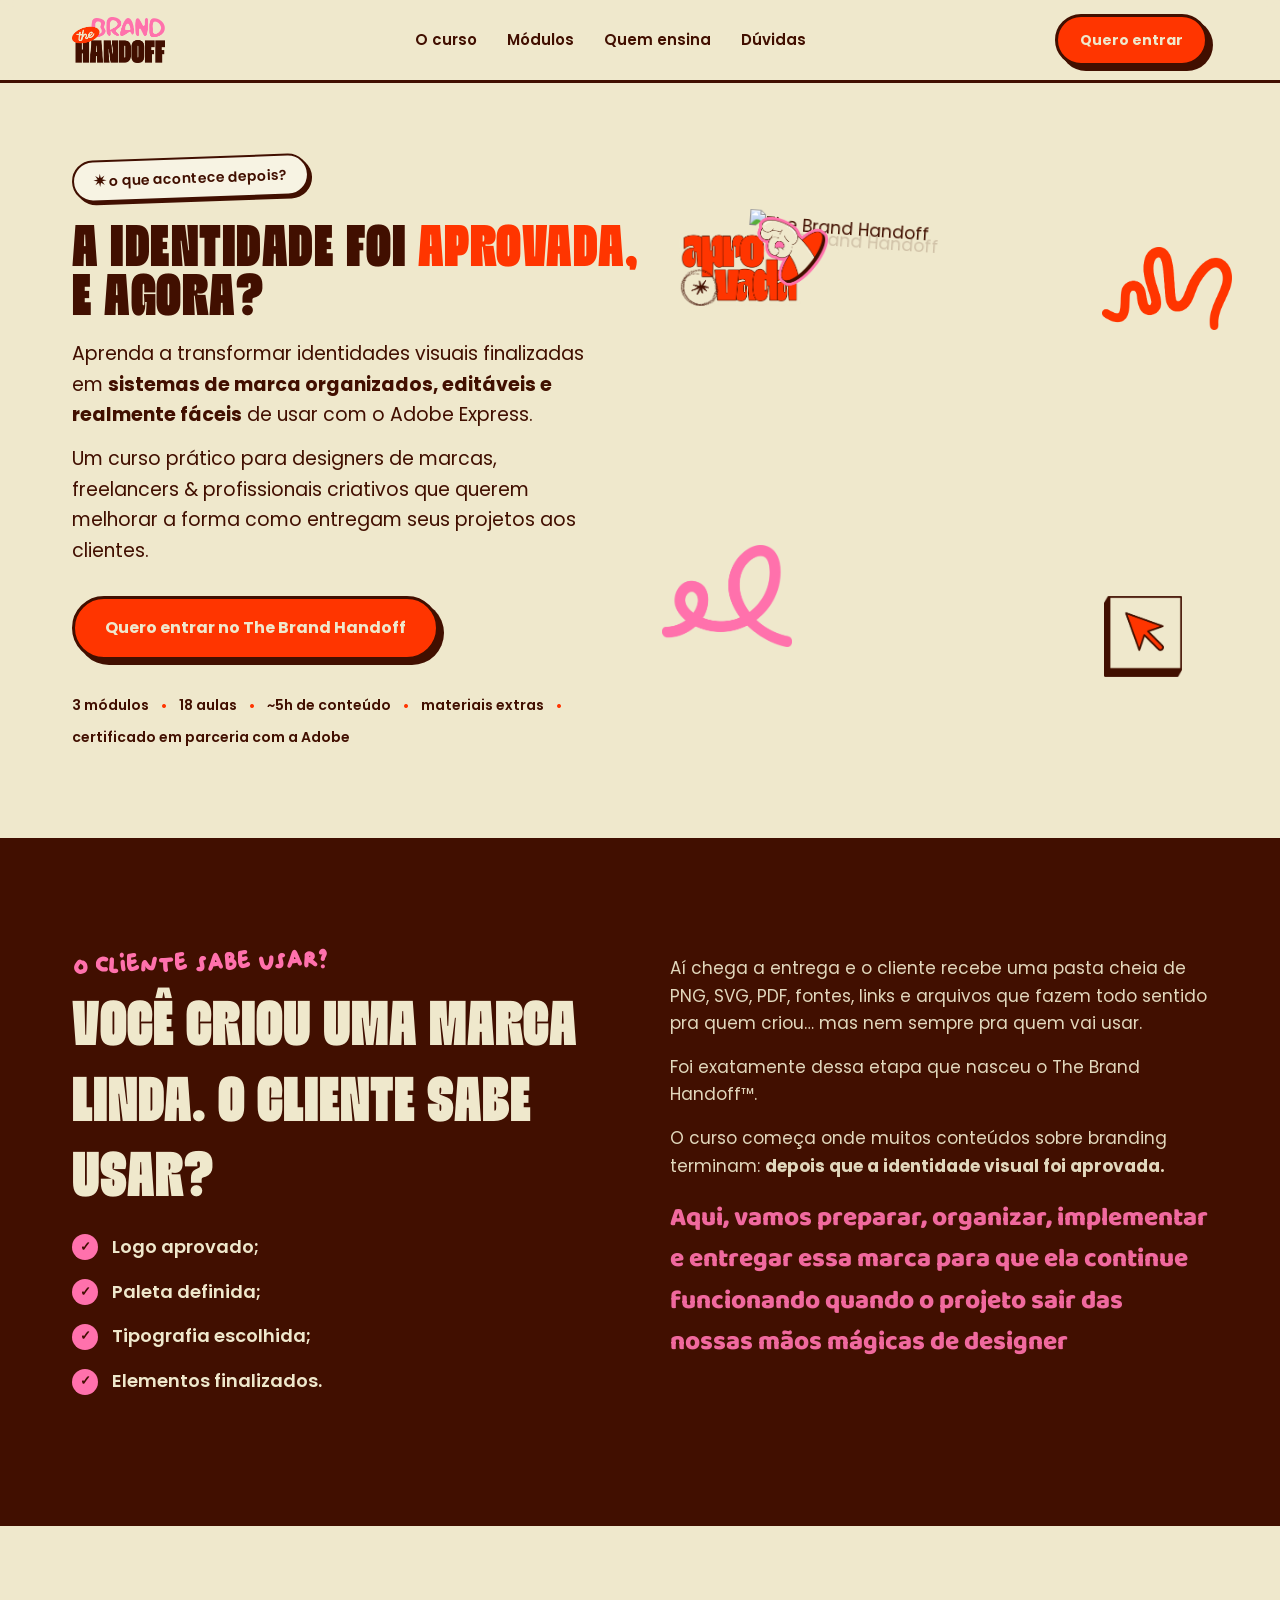
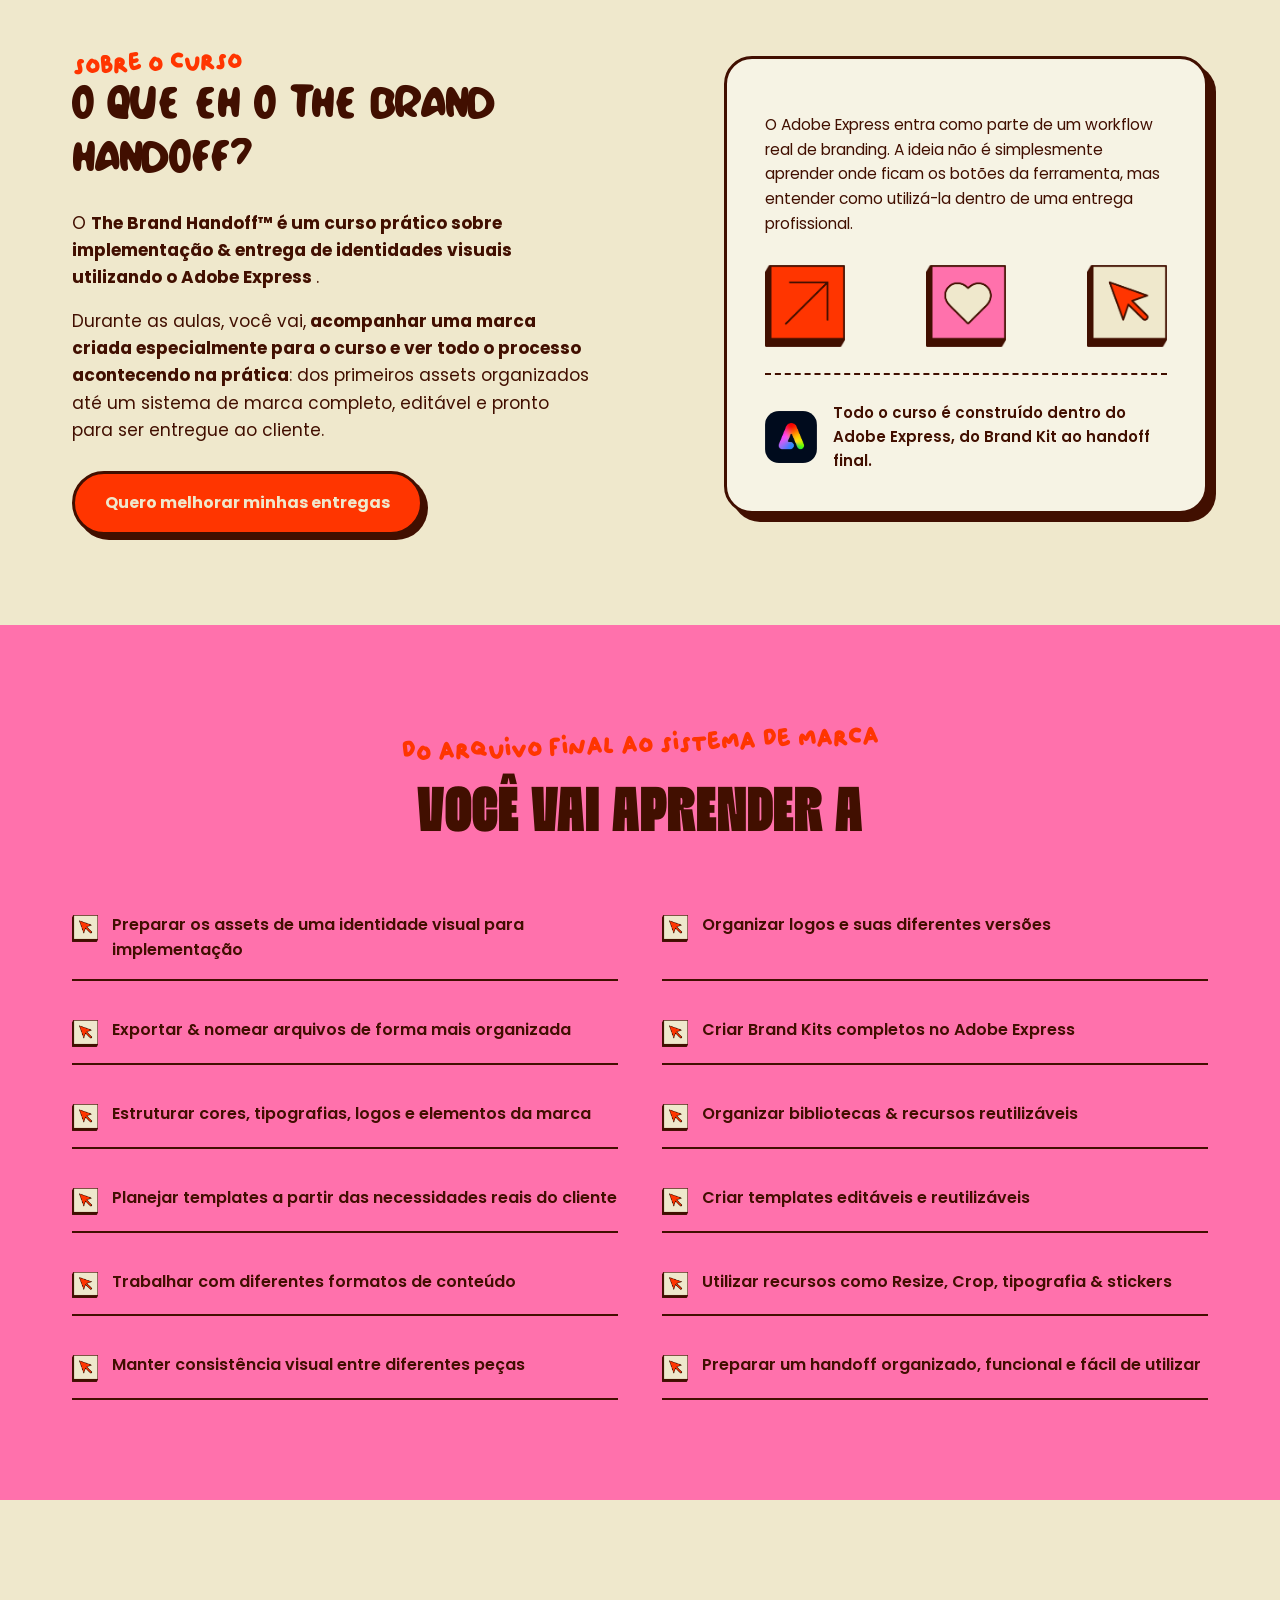
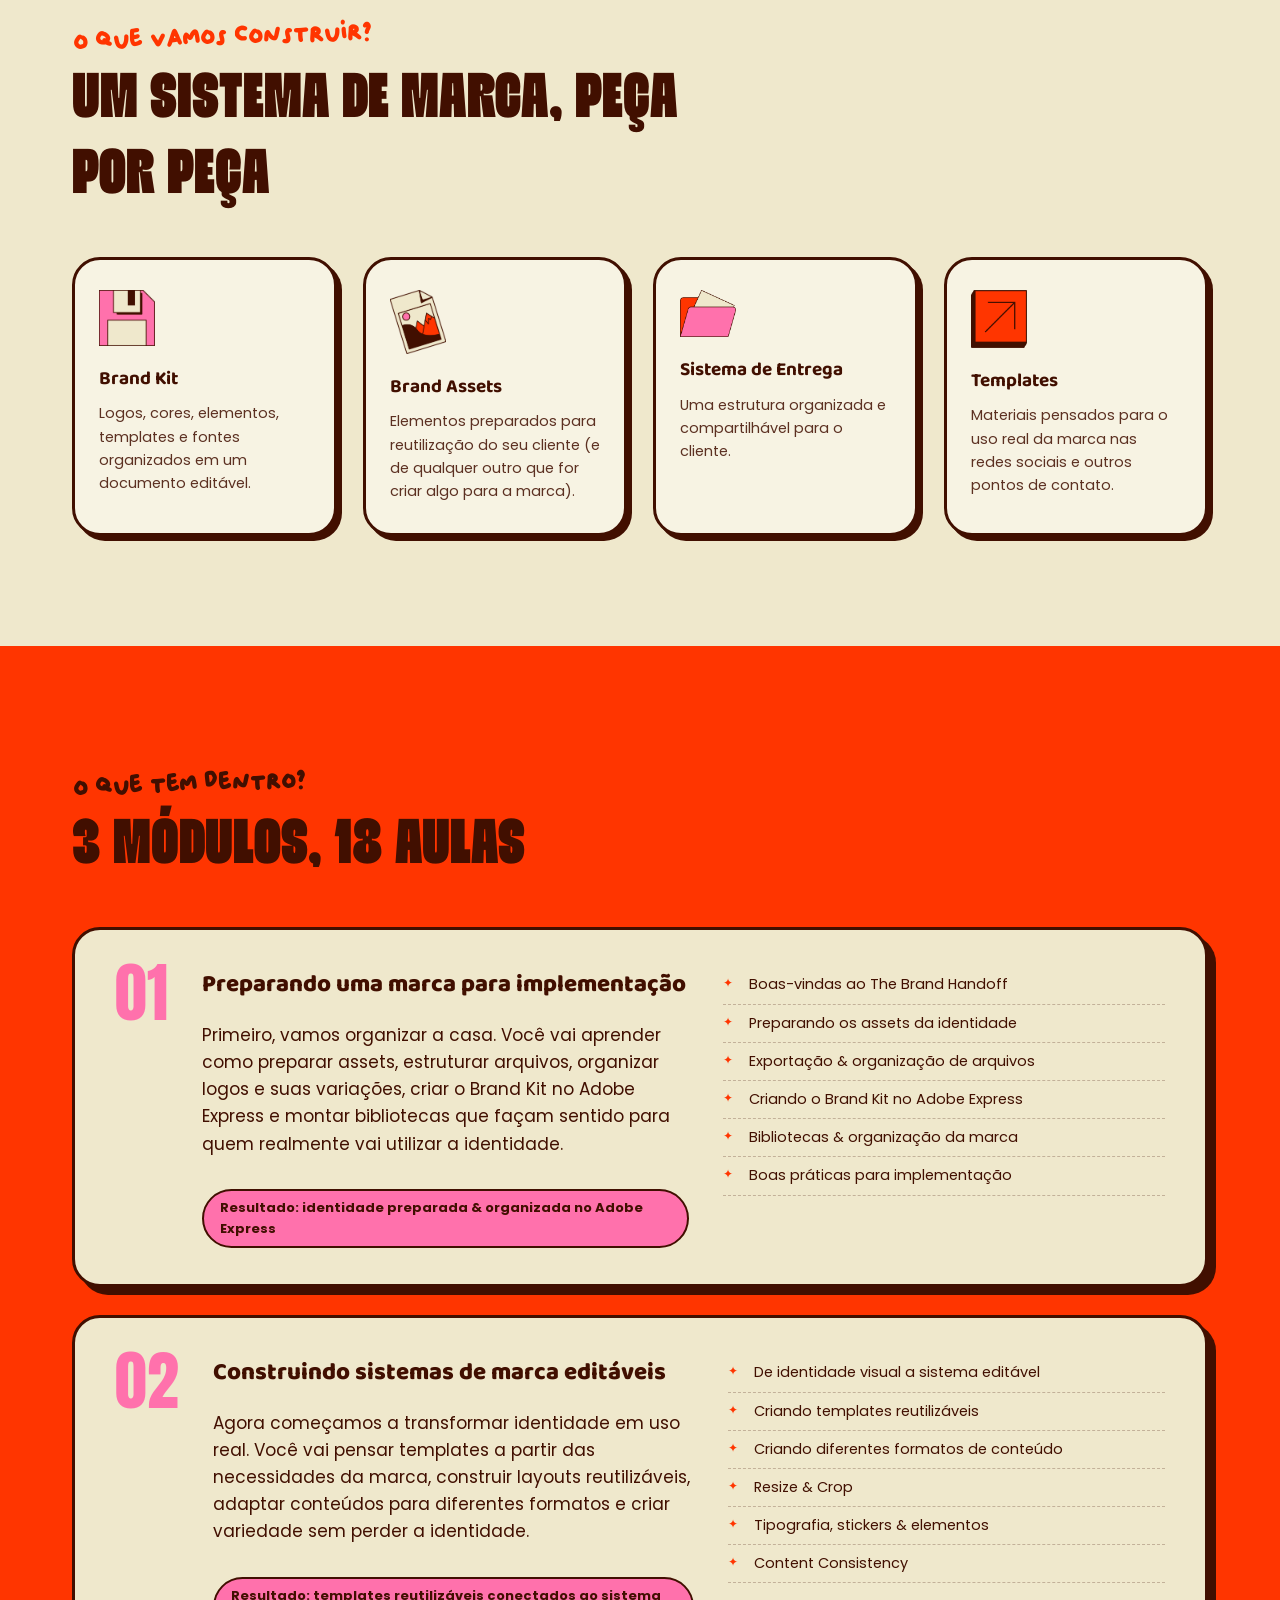
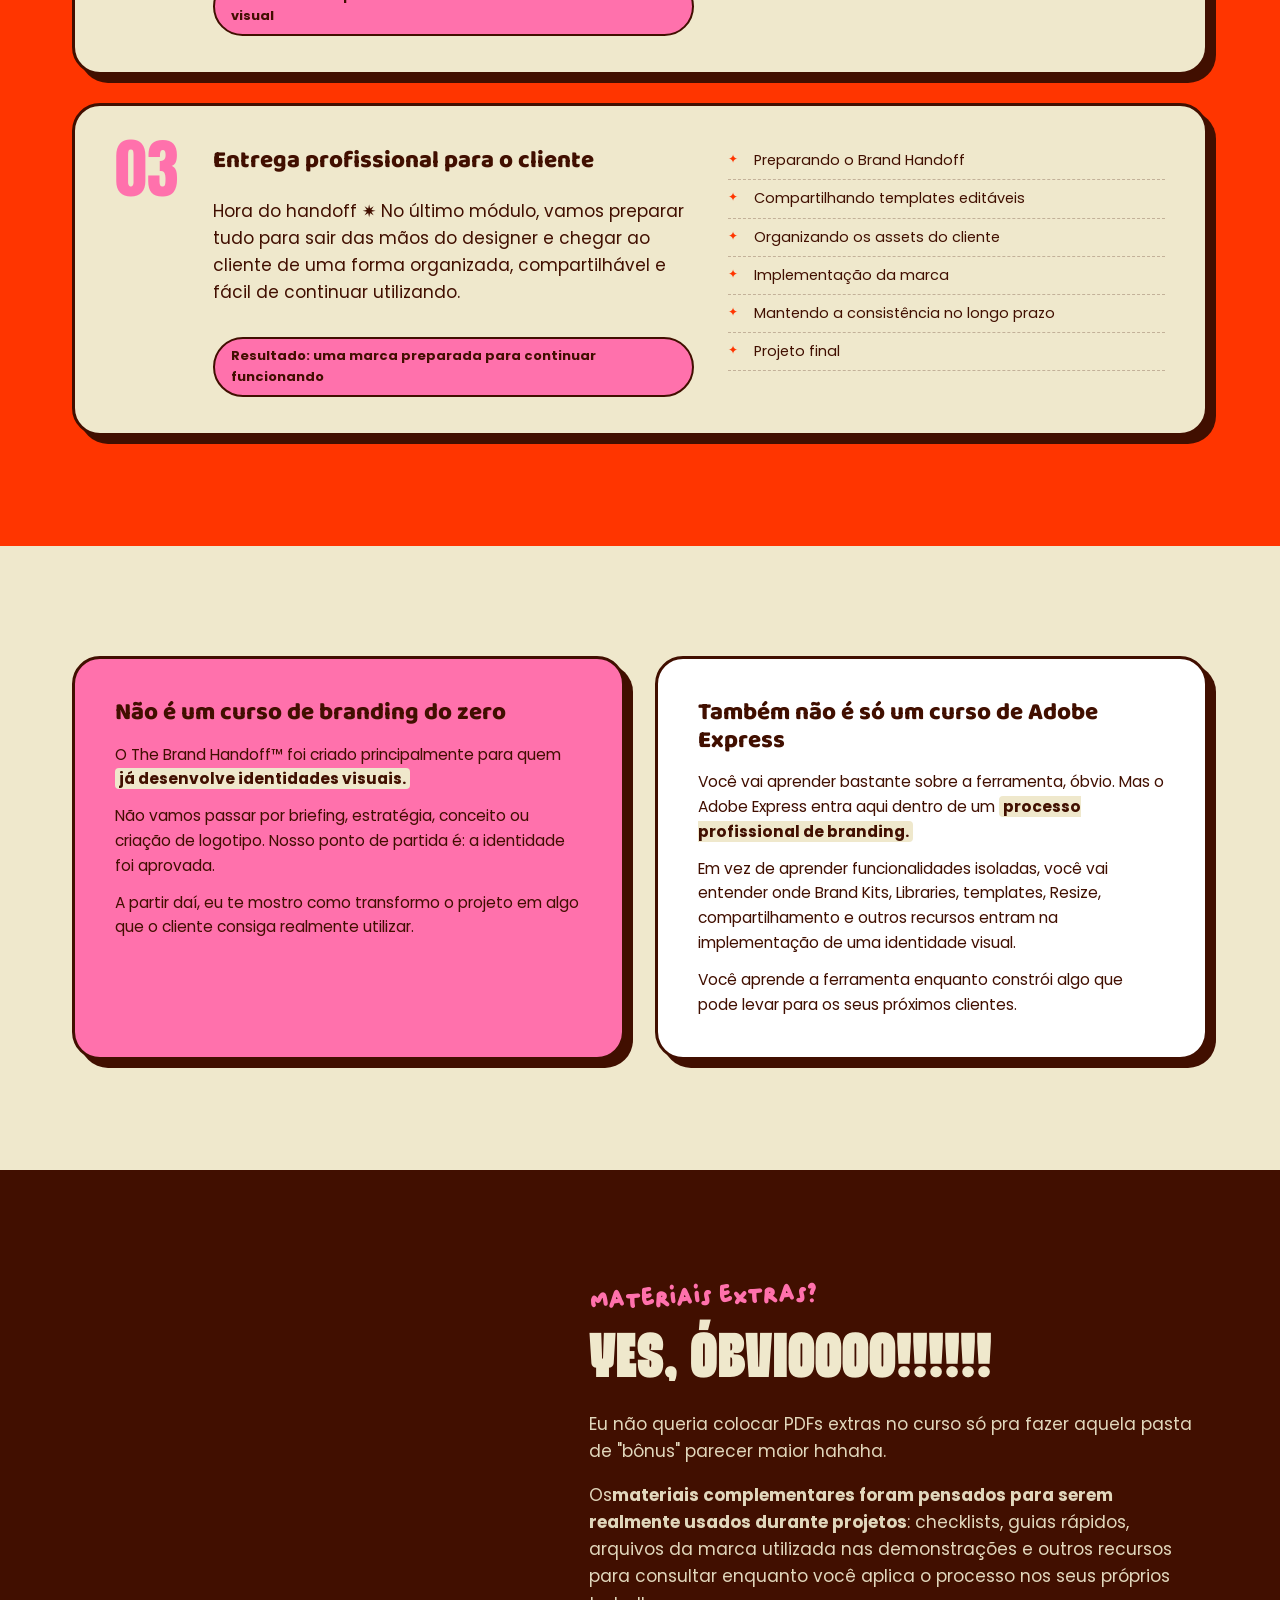
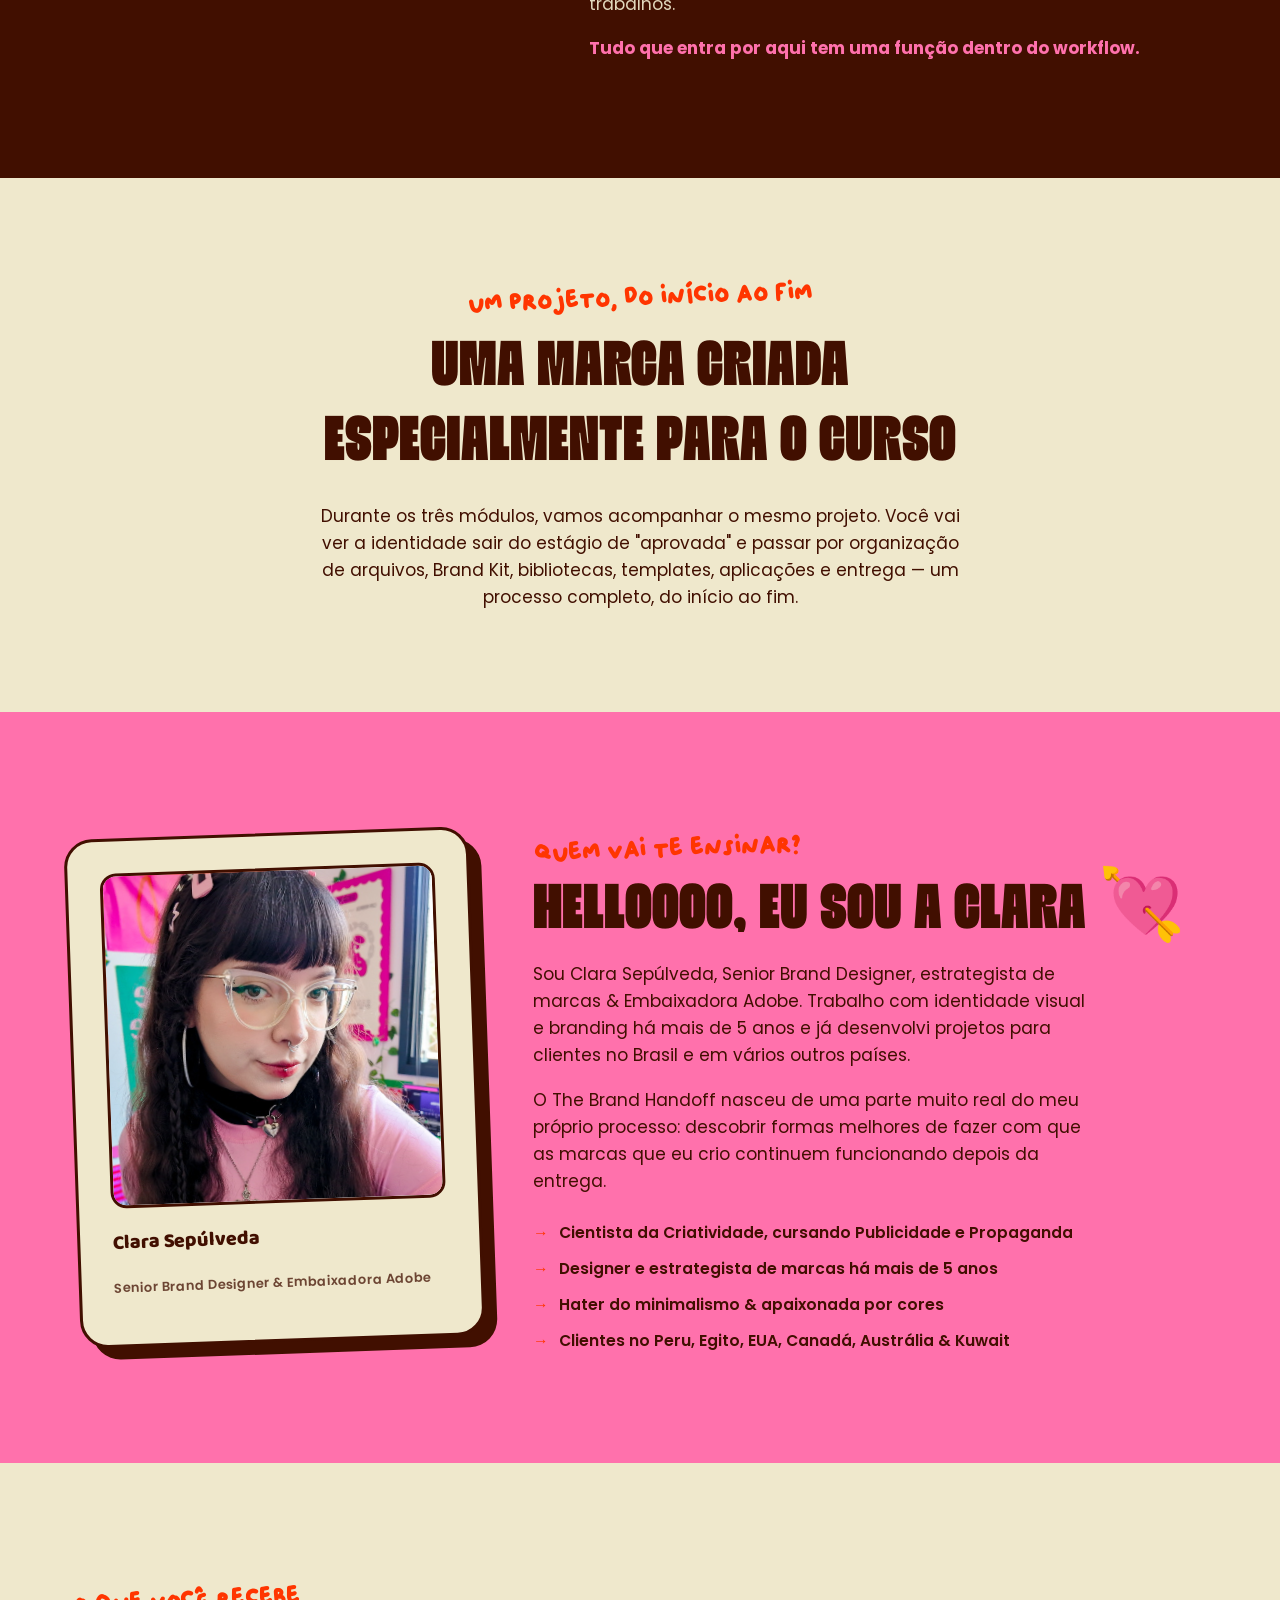
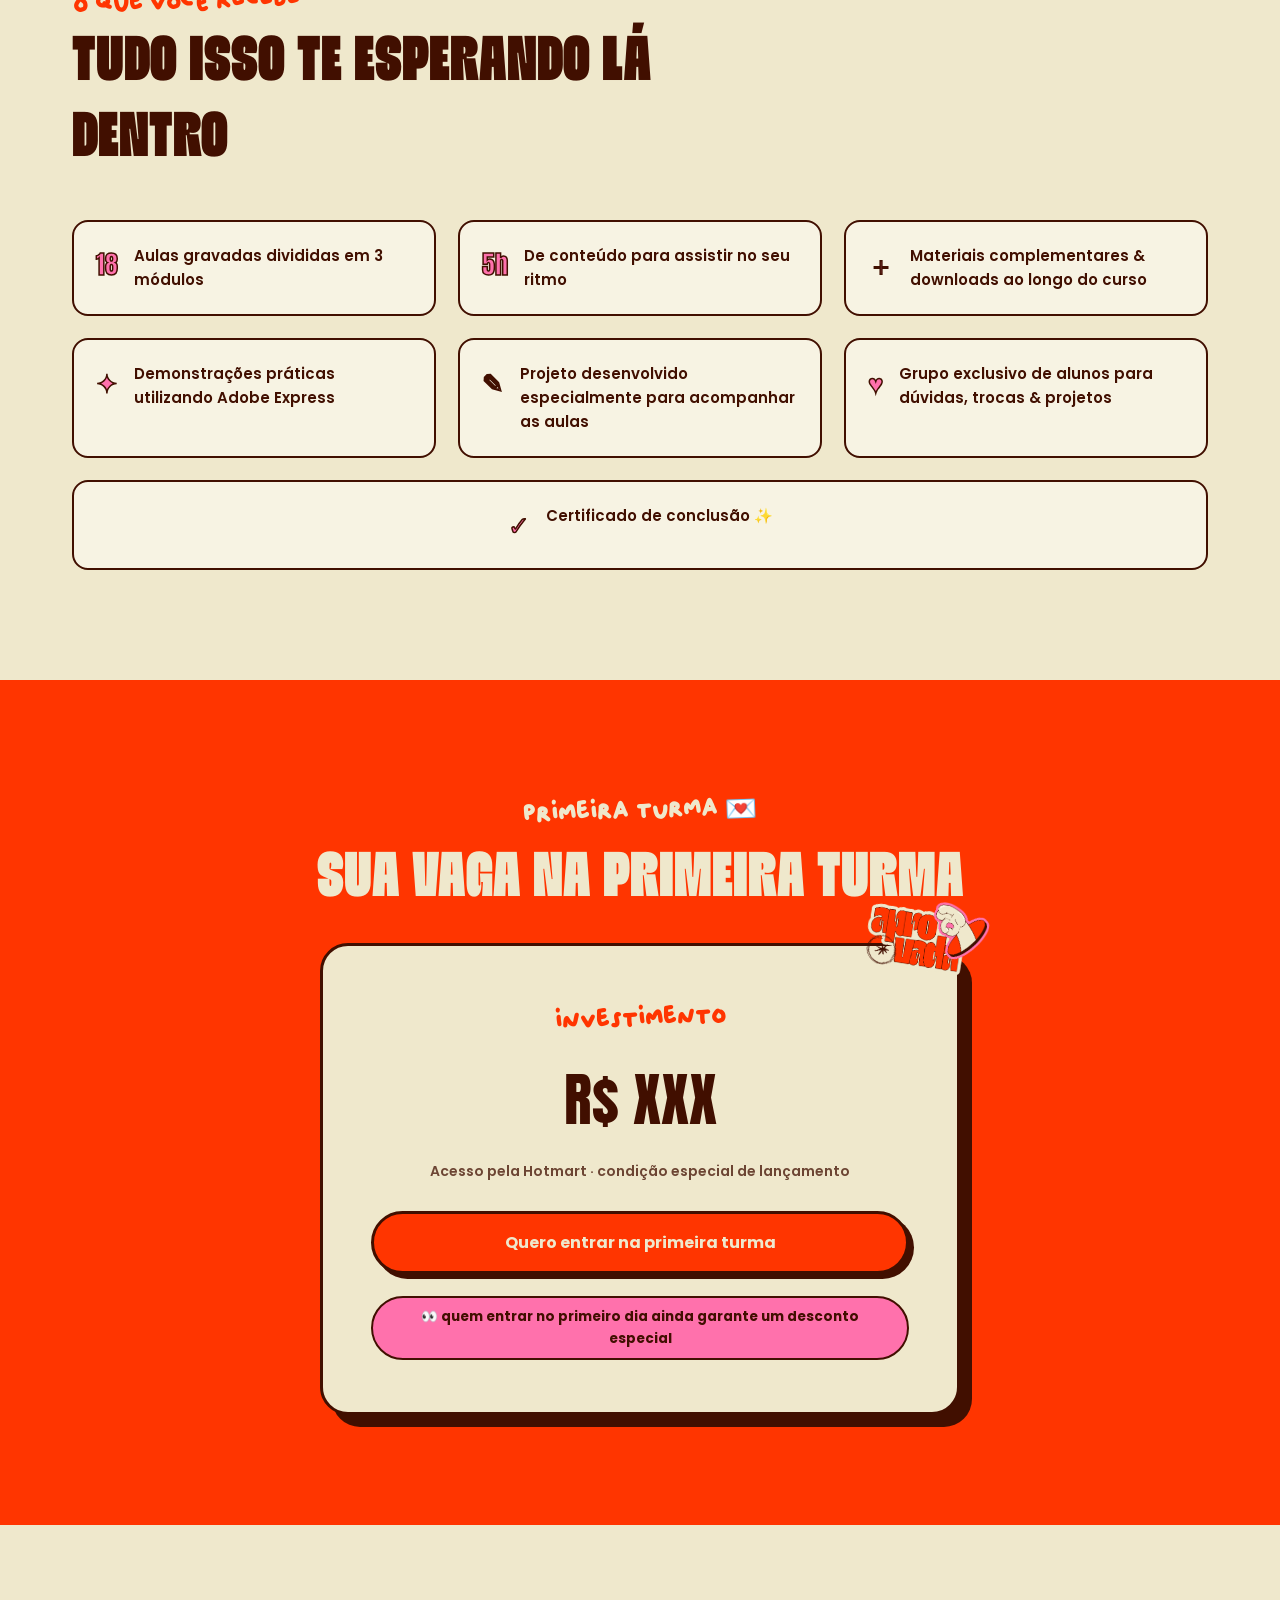
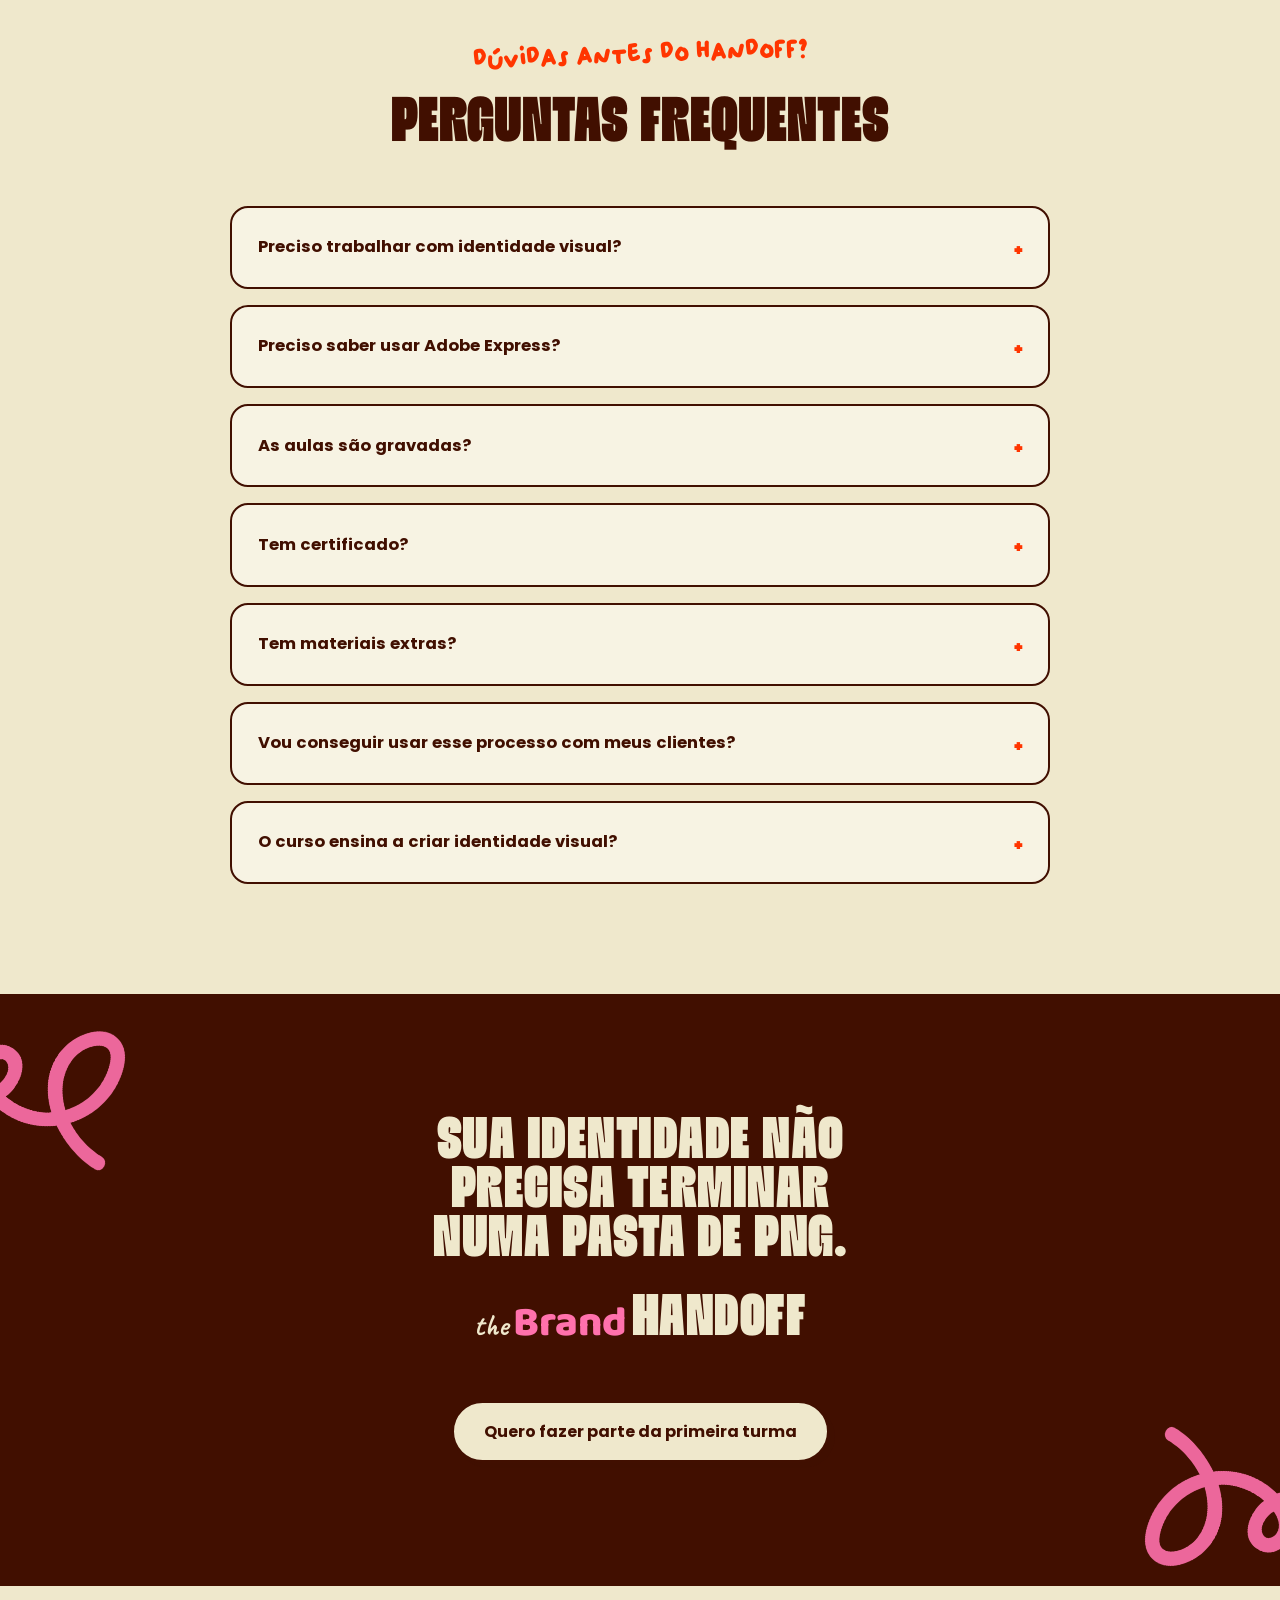
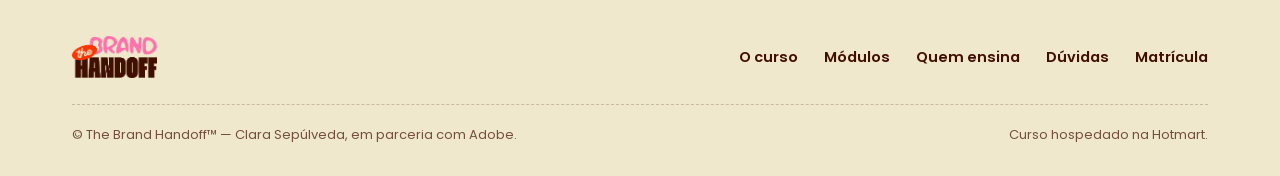
==== the-brand-handoff-landing.html @ 49e8998c "first commit" ====
<!DOCTYPE html>
<html lang="pt-BR">

<head>
  <meta charset="UTF-8">
  <meta name="viewport" content="width=device-width, initial-scale=1.0">
  <title>The Brand Handoff™ — Clara Sepúlveda</title>
  <link rel="preconnect" href="https://fonts.googleapis.com">
  <link rel="preconnect" href="https://fonts.gstatic.com" crossorigin>
  <link
    href="https://fonts.googleapis.com/css2?family=Anton&family=Baloo+2:wght@500;600;700;800&family=Caveat:wght@600;700&family=Poppins:ital,wght@0,400;0,500;0,600;0,700;0,800;1,600&display=swap"
    rel="stylesheet">
  <link rel="stylesheet" href="css/style.css">
</head>

<body>

  <header>
    <nav class="nav">
      <a href="#topo" class="nav-logo"><img
          src="[data-uri]"
          alt="the Brand Handoff"></a>
      <div class="nav-links">
        <a href="#sobre">O curso</a>
        <a href="#modulos">Módulos</a>
        <a href="#clara">Quem ensina</a>
        <a href="#faq">Dúvidas</a>
      </div>
      <div class="nav-cta">
        <a href="https://pay.hotmart.com/W107360653G?_gl=1*1q3tzxt*_gcl_au*MjA0MDE1NzQ5MS4xNzkwNDYxNDMw*FPAU*OTMyMTQwMjI4LjE3ODc4NzAwNDM.*_ga*MjEwODA5NTczLjE3OTA0NjE0MDE.*_ga_GQH2V1F11Q*czE3OTA5ODQxMTUkbzgkZzEkdDE3OTA5ODQyMDAkajM4JGwwJGgxNTM0ODg0MTQx&bid=1790984216174"
          class="btn btn-primary" style="padding:12px 22px;font-size:14px;" target="_blank"
          rel="noopener noreferrer">Quero entrar</a>
      </div>
      <button class="nav-toggle" aria-label="menu"><span></span></button>
    </nav>
  </header>

  <main id="topo">

    <!-- HERO -->
    <section class="hero">
      <div class="wrap hero-grid">
        <div class="hero-copy">
          <span class="tag">✷ o que acontece depois? </span>
          <h1 class="display">A identidade foi <span class="accent">aprovada,</span><br>E agora?</h1>
          <p class="lead">Aprenda a transformar identidades visuais finalizadas em <strong> sistemas de marca
              organizados, editáveis e realmente fáceis</strong> de usar com o Adobe Express.</p>
          <p class="lead" style="margin-top:-16px;">Um curso prático para designers de marcas, freelancers &amp;
            profissionais criativos que querem melhorar a forma como entregam seus projetos aos clientes.</p>
          <div class="hero-cta-row">
            <a href="#matricula" class="btn btn-primary">Quero entrar no The Brand Handoff</a>
          </div>
          <div class="hero-meta">
            <span>3 módulos</span><span>18 aulas</span><span>~5h de conteúdo</span><span>materiais
              extras</span><span>certificado em parceria com a Adobe</span>
          </div>
        </div>
        <div class="hero-art">
          <img class="badge-main"
            src="[data-uri]"
            alt="The Brand Handoff">
          <img class="float sticker-approve"
            src="[data-uri]"
            alt="Aprovado" style="position:absolute;">
          <img class="float f2 squiggle-pink"
            src="[data-uri]"
            alt="" style="position:absolute;">
          <img class="float f3 squiggle-orange"
            src="[data-uri]"
            alt="" style="position:absolute;">
          <img class="float f4 icon-cursor"
            src="[data-uri]"
            alt="" style="position:absolute;">
        </div>
      </div>
    </section>

    <!-- PROBLEM -->
    <section class="problem" id="sobre">
      <div class="wrap problem-grid">
        <div class="espacamento">
          <div>
            <span class="kicker" id="cliente_usar" style="color:var(--pink)">o cliente sabe usar?</span>
            <h2 class="section-title" id="voce_criou" style="color:var(--cream)">VOCÊ CRIOU UMA MARCA LINDA. O CLIENTE
              SABE USAR?</h2>
          </div>
          <ul class="checklist">
            <li><span class="dot">✓</span> Logo aprovado;</li>
            <li><span class="dot">✓</span> Paleta definida;</li>
            <li><span class="dot">✓</span> Tipografia escolhida;</li>
            <li><span class="dot">✓</span> Elementos finalizados.</li>
          </ul>
        </div>
        <div class="problem-copy">
          <p>Aí chega a entrega e o cliente recebe uma pasta cheia de PNG, SVG, PDF, fontes, links e arquivos que fazem
            todo sentido pra quem criou… mas nem sempre pra quem vai usar.</p>
          <p>Foi exatamente dessa etapa que nasceu o The Brand Handoff™.</p>
          <p>O curso começa onde muitos conteúdos sobre branding terminam: <strong style="color:var(--cream)">depois que
              a identidade visual foi aprovada.</strong></p>
          <p class="punch">Aqui, vamos preparar, organizar, implementar e entregar essa marca para que ela continue
            funcionando quando o projeto sair das nossas mãos mágicas de designer</p>
        </div>
      </div>
    </section>

    <!-- WHAT IS -->
    <section class="about-course">
      <div class="wrap about-grid">
        <div>
          <span class="kicker">sobre o curso</span>
          <h2 class="section-title" id="oq_thebrand">O que eh o The Brand Handoff?</h2>
          <p style="margin-top:18px;max-width:520px;">O <strong> The Brand Handoff™ é um curso prático sobre
              implementação &amp;
              entrega de identidades visuais utilizando o Adobe Express </strong> .</p>
          <p style="max-width:520px;">Durante as aulas, você vai,<strong> acompanhar uma marca criada especialmente para
              o curso
              e ver todo o processo acontecendo na prática</strong>: dos primeiros assets organizados até um sistema de
            marca
            completo, editável e pronto para ser entregue ao cliente.</p>
          <a href="https://pay.hotmart.com/W107360653G?bid=1791398091340" class="btn btn-primary"
            style="margin-top:10px;" target="_blank" rel="noopener noreferrer">
            Quero melhorar minhas entregas
          </a>
        </div>
        <div class="about-card">
          <p style="font-size:15.5px;">O Adobe Express entra como parte de um workflow real de branding. A ideia não é
            simplesmente aprender onde ficam os botões da ferramenta, mas entender como utilizá-la dentro de uma entrega
            profissional.</p>
          <div class="icon-trio">
            <img
              src="[data-uri]"
              alt="">
            <img
              src="[data-uri]"
              alt="">
            <img
              src="[data-uri]"
              alt="">
          </div>
          <div class="tool-row">
            <img
              src="[data-uri]"
              alt="Adobe Express">
            <p>Todo o curso é construído dentro do Adobe Express, do Brand Kit ao handoff final.</p>
          </div>
        </div>
      </div>
    </section>

    <!-- LEARN LIST -->
    <section class="learn">
      <div class="wrap">
        <div class="section-head center" style="margin-left:auto;margin-right:auto;">
          <span class="kicker" id="do_arquivo">do arquivo final ao sistema de marca</span>
          <h2 class="section-title" id="vai_aprender">VOCÊ VAI APRENDER A</h2>
        </div>
        <div class="learn-grid">
          <div class="learn-item"><img
              src="[data-uri]"
              alt="">
            <p>Preparar os assets de uma identidade visual para implementação</p>
          </div>
          <div class="learn-item"><img
              src="[data-uri]"
              alt="">
            <p>Organizar logos e suas diferentes versões</p>
          </div>
          <div class="learn-item"><img
              src="[data-uri]"
              alt="">
            <p>Exportar &amp; nomear arquivos de forma mais organizada</p>
          </div>
          <div class="learn-item"><img
              src="[data-uri]"
              alt="">
            <p>Criar Brand Kits completos no Adobe Express</p>
          </div>
          <div class="learn-item"><img
              src="[data-uri]"
              alt="">
            <p>Estruturar cores, tipografias, logos e elementos da marca</p>
          </div>
          <div class="learn-item"><img
              src="[data-uri]"
              alt="">
            <p>Organizar bibliotecas &amp; recursos reutilizáveis</p>
          </div>
          <div class="learn-item"><img
              src="[data-uri]"
              alt="">
            <p>Planejar templates a partir das necessidades reais do cliente</p>
          </div>
          <div class="learn-item"><img
              src="[data-uri]"
              alt="">
            <p>Criar templates editáveis e reutilizáveis</p>
          </div>
          <div class="learn-item"><img
              src="[data-uri]"
              alt="">
            <p>Trabalhar com diferentes formatos de conteúdo</p>
          </div>
          <div class="learn-item"><img
              src="[data-uri]"
              alt="">
            <p>Utilizar recursos como Resize, Crop, tipografia &amp; stickers</p>
          </div>
          <div class="learn-item"><img
              src="[data-uri]"
              alt="">
            <p>Manter consistência visual entre diferentes peças</p>
          </div>
          <div class="learn-item"><img
              src="[data-uri]"
              alt="">
            <p>Preparar um handoff organizado, funcional e fácil de utilizar</p>
          </div>
        </div>
      </div>
    </section>

    <!-- BUILD GRID -->
    <section class="build">
      <div class="wrap">
        <div class="section-head">
          <span class="kicker">o que vamos construir?</span>
          <h2 class="section-title">Um sistema de marca, peça por peça</h2>
        </div>
        <div class="build-grid">
          <div class="build-card">
            <img
              src="[data-uri]"
              alt="">
            <h3>Brand Kit</h3>
            <p>Logos, cores, elementos, templates e fontes organizados em um documento editável.</p>
          </div>
          <div class="build-card">
            <img
              src="[data-uri]"
              alt="">
            <h3>Brand Assets</h3>
            <p>Elementos preparados para reutilização do seu cliente (e de qualquer outro que for criar algo para a
              marca).</p>
          </div>
          <div class="build-card">
            <img
              src="[data-uri]"
              alt="">
            <h3>Sistema de Entrega</h3>
            <p>Uma estrutura organizada e compartilhável para o cliente.</p>
          </div>
          <div class="build-card">
            <img
              src="[data-uri]"
              alt="">
            <h3>Templates</h3>
            <p>Materiais pensados para o uso real da marca nas redes sociais e outros pontos de contato.</p>
          </div>
        </div>
      </div>
    </section>

    <!-- MODULES -->
    <section class="modules" id="modulos">
      <div class="wrap">
        <div class="section-head">
          <span class="kicker">o que tem dentro?</span>
          <h2 class="section-title">3 módulos, 18 aulas</h2>
        </div>
        <div class="module-list">

          <div class="module-card">
            <div class="module-num">01</div>
            <div class="module-info">
              <h3>Preparando uma marca para implementação</h3>
              <p>Primeiro, vamos organizar a casa. Você vai aprender como preparar assets, estruturar arquivos,
                organizar logos e suas variações, criar o Brand Kit no Adobe Express e montar bibliotecas que façam
                sentido para quem realmente vai utilizar a identidade.</p>
              <span class="module-result">Resultado: identidade preparada &amp; organizada no Adobe Express</span>
            </div>
            <ul class="lesson-list">
              <li>Boas-vindas ao The Brand Handoff</li>
              <li>Preparando os assets da identidade</li>
              <li>Exportação &amp; organização de arquivos</li>
              <li>Criando o Brand Kit no Adobe Express</li>
              <li>Bibliotecas &amp; organização da marca</li>
              <li>Boas práticas para implementação</li>
            </ul>
          </div>

          <div class="module-card">
            <div class="module-num">02</div>
            <div class="module-info">
              <h3>Construindo sistemas de marca editáveis</h3>
              <p>Agora começamos a transformar identidade em uso real. Você vai pensar templates a partir das
                necessidades da marca, construir layouts reutilizáveis, adaptar conteúdos para diferentes formatos e
                criar variedade sem perder a identidade.</p>
              <span class="module-result">Resultado: templates reutilizáveis conectados ao sistema visual</span>
            </div>
            <ul class="lesson-list">
              <li>De identidade visual a sistema editável</li>
              <li>Criando templates reutilizáveis</li>
              <li>Criando diferentes formatos de conteúdo</li>
              <li>Resize &amp; Crop</li>
              <li>Tipografia, stickers &amp; elementos</li>
              <li>Content Consistency</li>
            </ul>
          </div>

          <div class="module-card">
            <div class="module-num">03</div>
            <div class="module-info">
              <h3>Entrega profissional para o cliente</h3>
              <p>Hora do handoff ✷ No último módulo, vamos preparar tudo para sair das mãos do designer e chegar ao
                cliente de uma forma organizada, compartilhável e fácil de continuar utilizando.</p>
              <span class="module-result">Resultado: uma marca preparada para continuar funcionando</span>
            </div>
            <ul class="lesson-list">
              <li>Preparando o Brand Handoff</li>
              <li>Compartilhando templates editáveis</li>
              <li>Organizando os assets do cliente</li>
              <li>Implementação da marca</li>
              <li>Mantendo a consistência no longo prazo</li>
              <li>Projeto final</li>
            </ul>
          </div>

        </div>
      </div>
    </section>

    <!-- CONTRAST -->
    <section class="contrast">
      <div class="wrap contrast-grid">
        <div class="contrast-card a">
          <h3>Não é um curso de branding do zero</h3>
          <p>O The Brand Handoff™ foi criado principalmente para quem <strong>já desenvolve identidades
              visuais.</strong></p>
          <p>Não vamos passar por briefing, estratégia, conceito ou criação de logotipo. Nosso ponto de partida é: a
            identidade foi aprovada.</p>
          <p>A partir daí, eu te mostro como transformo o projeto em algo que o cliente consiga realmente utilizar.</p>
        </div>
        <div class="contrast-card b">
          <h3>Também não é só um curso de Adobe Express</h3>
          <p>Você vai aprender bastante sobre a ferramenta, óbvio. Mas o Adobe Express entra aqui dentro de um
            <strong>processo profissional de branding.</strong>
          </p>
          <p>Em vez de aprender funcionalidades isoladas, você vai entender onde Brand Kits, Libraries, templates,
            Resize, compartilhamento e outros recursos entram na implementação de uma identidade visual.</p>
          <p>Você aprende a ferramenta enquanto constrói algo que pode levar para os seus próximos clientes.</p>
        </div>
      </div>
    </section>

    <!-- EXTRAS -->
    <section class="extras">
      <div class="wrap extras-grid">
        <img src="" alt="">
        <div>
          <span class="kicker" style="color:var(--pink)">materiais extras?</span>
          <h2 class="section-title" style="color:var(--cream)">Yes, óbvioooo!!!!!!</h2>
          <p>Eu não queria colocar PDFs extras no curso só pra fazer aquela pasta de "bônus" parecer maior hahaha.</p>
          <p>Os<strong>materiais complementares foram pensados para serem realmente usados durante projetos</strong>:
            checklists, guias
            rápidos, arquivos da marca utilizada nas demonstrações e outros recursos para consultar enquanto você aplica
            o processo nos seus próprios trabalhos.</p>
          <p style="opacity:1;font-weight:700;color:var(--pink)">Tudo que entra por aqui tem uma função dentro do
            workflow.</p>
        </div>
      </div>
    </section>

    <!-- SAME PROJECT -->
    <section class="sameproject">
      <div class="wrap">
        <div class="section-head center">
          <span class="kicker">um projeto, do início ao fim</span>
          <h2 class="section-title">Uma marca criada especialmente para o curso</h2>
        </div>
        <p>Durante os três módulos, vamos acompanhar o mesmo projeto. Você vai ver a identidade sair do estágio de
          "aprovada" e passar por organização de arquivos, Brand Kit, bibliotecas, templates, aplicações e entrega — um
          processo completo, do início ao fim.</p>
      </div>
    </section>

    <!-- INSTRUCTOR -->
    <section class="instructor" id="clara">
      <div class="wrap instructor-grid">
        <div class="id-card">
          <div class="id-avatar"><img src="images/df831707-aa70-4f8d-b0b0-042a5069fdb6.jpg" alt="Descrição da imagem">
          </div>

          <p class="id-name">Clara Sepúlveda</p>
          <p class="id-role">Senior Brand Designer &amp; Embaixadora Adobe</p>
        </div>
        <div class="instructor-copy">
          <span class="kicker">quem vai te ensinar?</span>
          <h2 class="section-title">Helloooo, eu sou a Clara 💘</h2>
          <p style="margin-top:16px;max-width:560px;">Sou Clara Sepúlveda, Senior Brand Designer, estrategista de marcas
            &amp; Embaixadora Adobe. Trabalho com identidade visual e branding há mais de 5 anos e já desenvolvi
            projetos para clientes no Brasil e em vários outros países.</p>
          <p style="max-width:560px;">O The Brand Handoff nasceu de uma parte muito real do meu próprio processo:
            descobrir formas melhores de fazer com que as marcas que eu crio continuem funcionando depois da entrega.
          </p>
          <ul class="instructor-facts">
            <li>Cientista da Criatividade, cursando Publicidade e Propaganda</li>
            <li>Designer e estrategista de marcas há mais de 5 anos</li>
            <li>Hater do minimalismo &amp; apaixonada por cores</li>
            <li>Clientes no Peru, Egito, EUA, Canadá, Austrália &amp; Kuwait</li>
          </ul>
        </div>
      </div>
    </section>

    <!-- WHAT YOU GET -->
    <section class="getlist">
      <div class="wrap">
        <div class="section-head">
          <span class="kicker">o que você recebe</span>
          <h2 class="section-title">Tudo isso te esperando lá dentro</h2>
        </div>
        <div class="get-grid">
          <div class="get-item"><span class="num">18</span>
            <p>Aulas gravadas divididas em 3 módulos</p>
          </div>
          <div class="get-item"><span class="num">5h</span>
            <p>De conteúdo para assistir no seu ritmo</p>
          </div>
          <div class="get-item"><span class="num">＋</span>
            <p>Materiais complementares &amp; downloads ao longo do curso</p>
          </div>
          <div class="get-item"><span class="num">✦</span>
            <p>Demonstrações práticas utilizando Adobe Express</p>
          </div>
          <div class="get-item"><span class="num">✎</span>
            <p>Projeto desenvolvido especialmente para acompanhar as aulas</p>
          </div>
          <div class="get-item"><span class="num">♥</span>
            <p>Grupo exclusivo de alunos para dúvidas, trocas &amp; projetos</p>
          </div>
        </div>
        <div class="get-grid" style="margin-top:22px;grid-template-columns:1fr;">
          <div class="get-item" style="justify-content:center;"><span class="num">✓</span>
            <p>Certificado de conclusão ✨</p>
          </div>
        </div>
      </div>
    </section>

    <!-- PRICING -->
    <section class="pricing" id="matricula">
      <div class="wrap" style="text-align:center;">
        <span class="kicker" style="color:var(--cream);">primeira turma 💌</span>
        <h2 class="section-title" style="color:var(--cream);margin-bottom:30px;">Sua vaga na primeira turma</h2>
        <div class="pricing-card">
          <img class="sticker-approve"
            src="[data-uri]"
            alt="Aprovado">
          <span class="kicker">investimento</span>
          <p class="price">R$ XXX</p>
          <p class="price-note">Acesso pela Hotmart · condição especial de lançamento</p>
          <a href="#" class="btn btn-primary" style="width:100%;justify-content:center;">Quero entrar na primeira
            turma</a>
          <div class="early">👀 quem entrar no primeiro dia ainda garante um desconto especial</div>
        </div>
      </div>
    </section>

    <!-- FAQ -->
    <section class="faq" id="faq">
      <div class="wrap">
        <div class="section-head center" style="margin-left:auto;margin-right:auto;">
          <span class="kicker">dúvidas antes do handoff?</span>
          <h2 class="section-title">Perguntas frequentes</h2>
        </div>
        <div class="faq-list">
          <details>
            <summary>Preciso trabalhar com identidade visual?</summary>
            <p>Idealmente, sim. O curso parte de uma identidade já aprovada e foi pensado principalmente para designers
              que já desenvolvem marcas para clientes.</p>
          </details>
          <details>
            <summary>Preciso saber usar Adobe Express?</summary>
            <p>Não precisa ser expert. Eu vou mostrando os recursos dentro do próprio workflow para que você entenda
              tanto como utilizar quanto onde cada ferramenta entra.</p>
          </details>
          <details>
            <summary>As aulas são gravadas?</summary>
            <p>Simmm. Você pode assistir no seu ritmo e voltar nas demonstrações sempre que precisar.</p>
          </details>
          <details>
            <summary>Tem certificado?</summary>
            <p>Clarinho que sim ✨</p>
          </details>
          <details>
            <summary>Tem materiais extras?</summary>
            <p>Yes! E eles aparecem ao longo das aulas sempre que realmente fazem sentido para o conteúdo.</p>
          </details>
          <details>
            <summary>Vou conseguir usar esse processo com meus clientes?</summary>
            <p>Essa é literalmente a ideia. O projeto do curso funciona como demonstração, mas o processo foi
              estruturado para que você consiga adaptá-lo aos seus próprios projetos.</p>
          </details>
          <details>
            <summary>O curso ensina a criar identidade visual?</summary>
            <p>Não. O TBH começa depois que a identidade visual já foi desenvolvida e aprovada.</p>
          </details>
        </div>
      </div>
    </section>

    <!-- FINAL CTA -->
    <section class="final-cta">
      <img class="squiggle-pink sq1"
        src="[data-uri]"
        alt="">
      <img class="squiggle-pink sq2"
        src="[data-uri]"
        alt="">
      <div class="wrap">
        <h2 class="display lines"><span>Sua identidade não</span><span>precisa terminar</span><span>numa pasta de
            PNG.</span></h2>
        <p class="final-wordmark" style="margin:30px 0 42px;">
          <span class="script" style="color:var(--cream);font-size:30px;">the</span>
          <span class="bubble" style="color:var(--pink);font-size:42px;">Brand</span>
          <span class="display" style="color:var(--cream);font-size:42px;">Handoff</span>
        </p>
        <div><a href="#matricula" class="btn btn-light">Quero fazer parte da primeira turma</a></div>
      </div>
    </section>

  </main>

  <footer>
    <div class="wrap">
      <div class="footer-grid">
        <img
          src="[data-uri]"
          alt="the Brand Handoff">
        <div class="footer-links">
          <a href="#sobre">O curso</a>
          <a href="#modulos">Módulos</a>
          <a href="#clara">Quem ensina</a>
          <a href="#faq">Dúvidas</a>
          <a href="#matricula">Matrícula</a>
        </div>
      </div>
      <div class="footer-bottom">
        <span>© The Brand Handoff™ — Clara Sepúlveda, em parceria com Adobe.</span>
        <span>Curso hospedado na Hotmart.</span>
      </div>
    </div>
  </footer>

  <script>
    document.querySelector('.nav-toggle')?.addEventListener('click', function () {
      var links = document.querySelector('.nav-links');
      if (links.style.display === 'flex') { links.style.display = 'none'; }
      else {
        links.style.display = 'flex';
        links.style.flexDirection = 'column';
        links.style.position = 'absolute';
        links.style.top = '68px';
        links.style.left = '0';
        links.style.right = '0';
        links.style.background = 'var(--cream)';
        links.style.padding = '20px 32px';
        links.style.borderBottom = '3px solid var(--ink)';
        links.style.gap = '18px';
      }
    });
  </script>

</body>

</html>
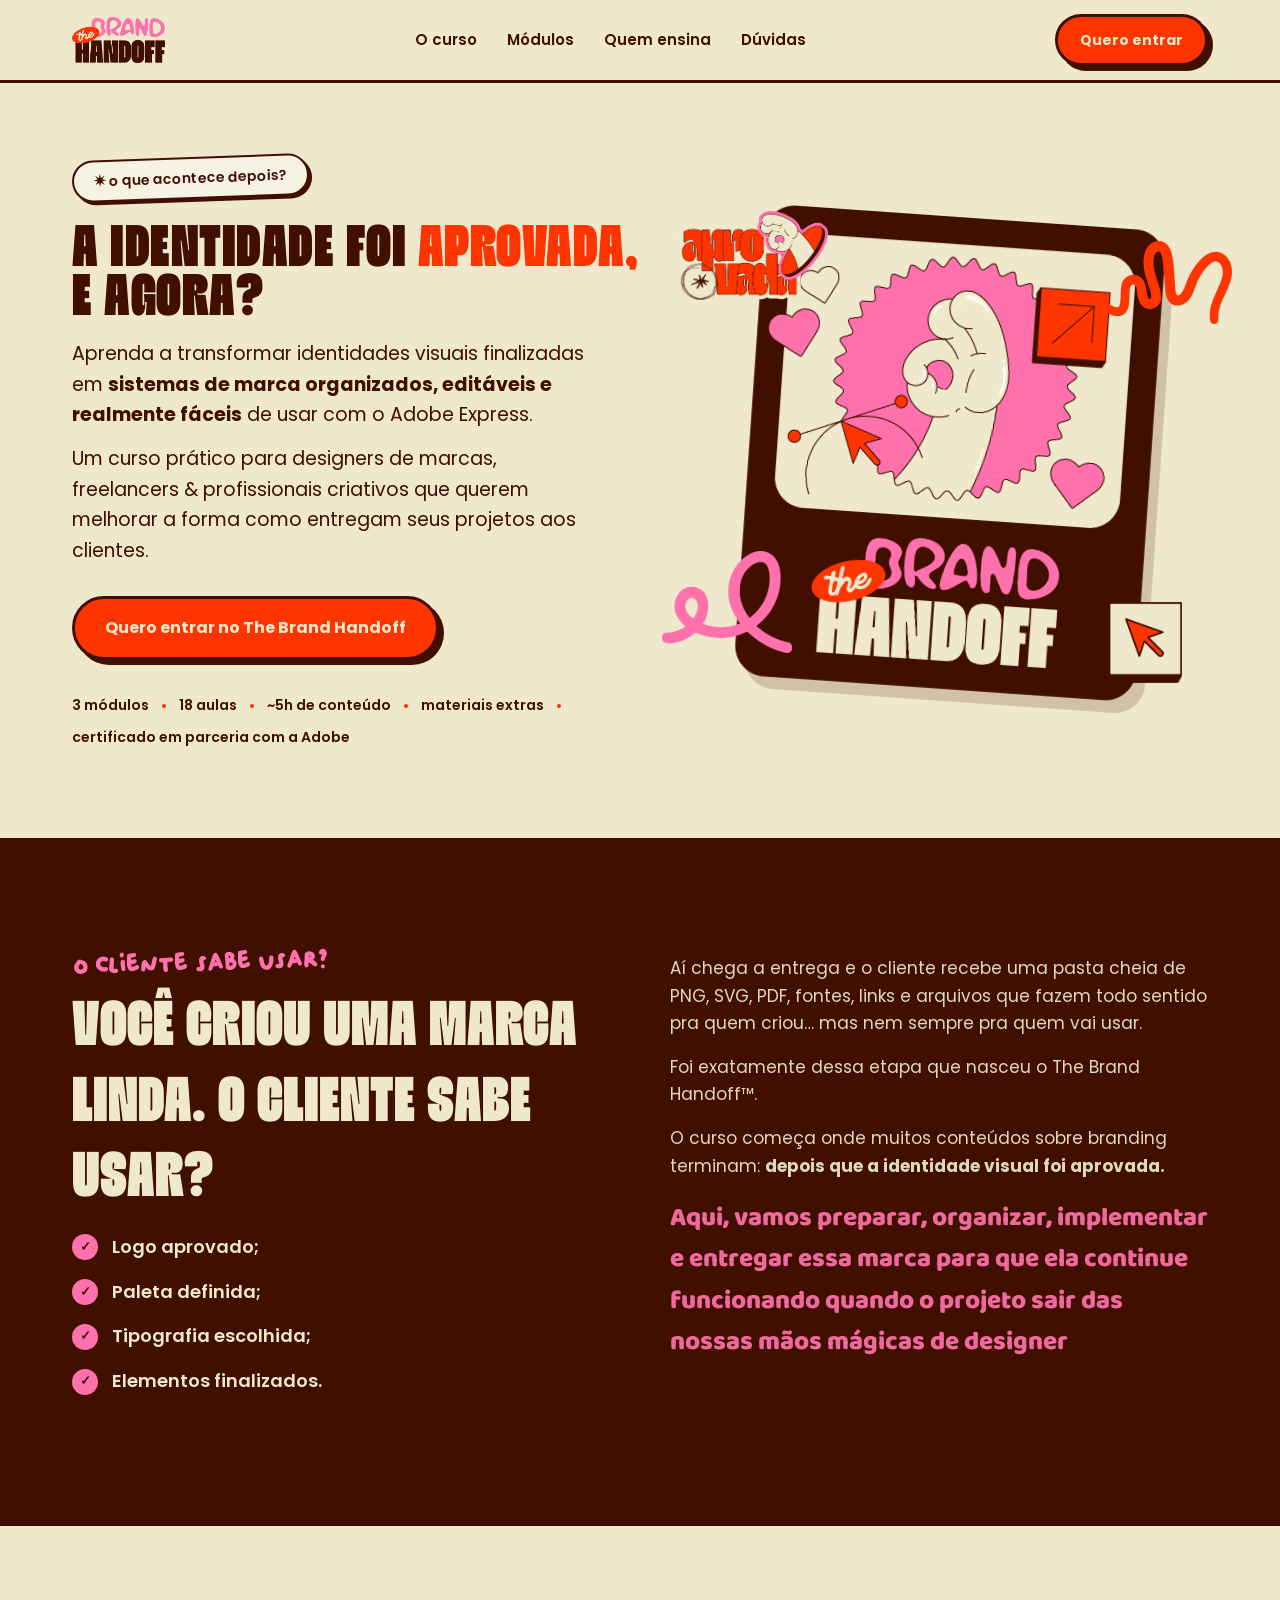
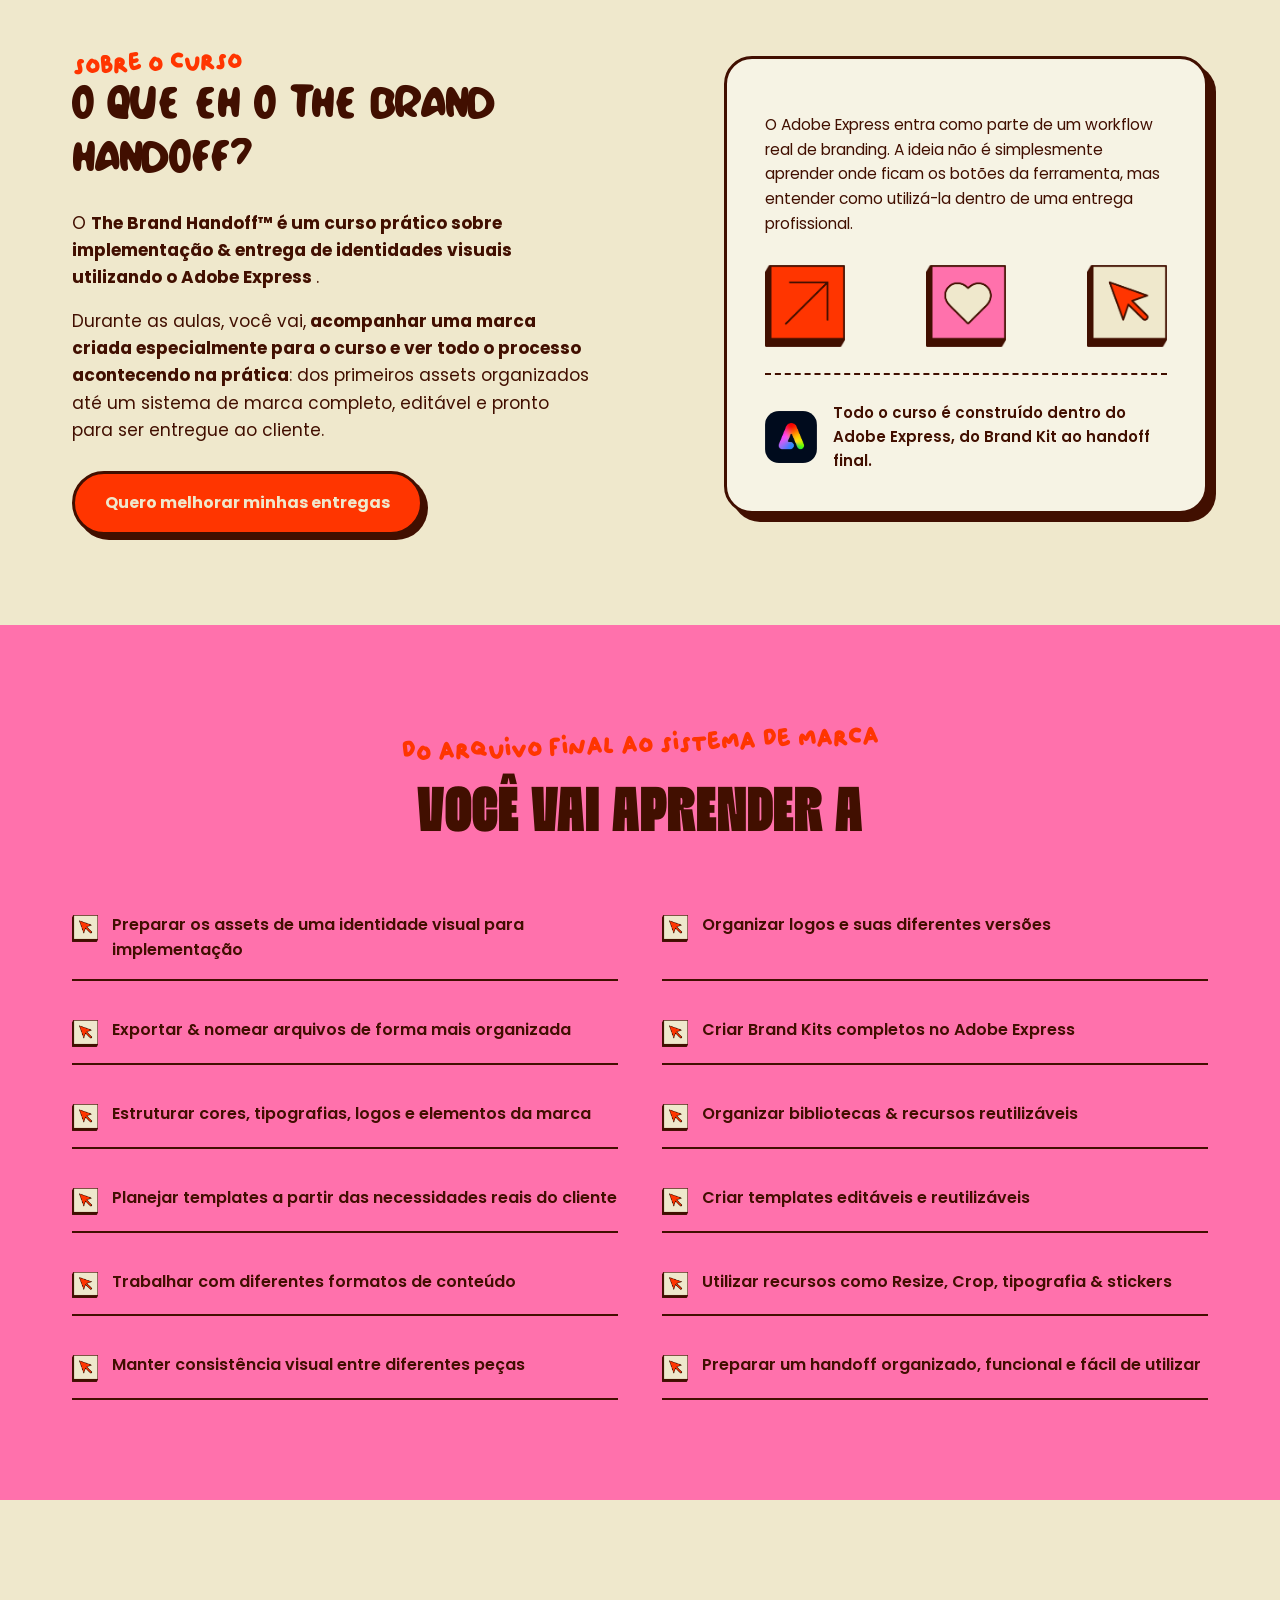
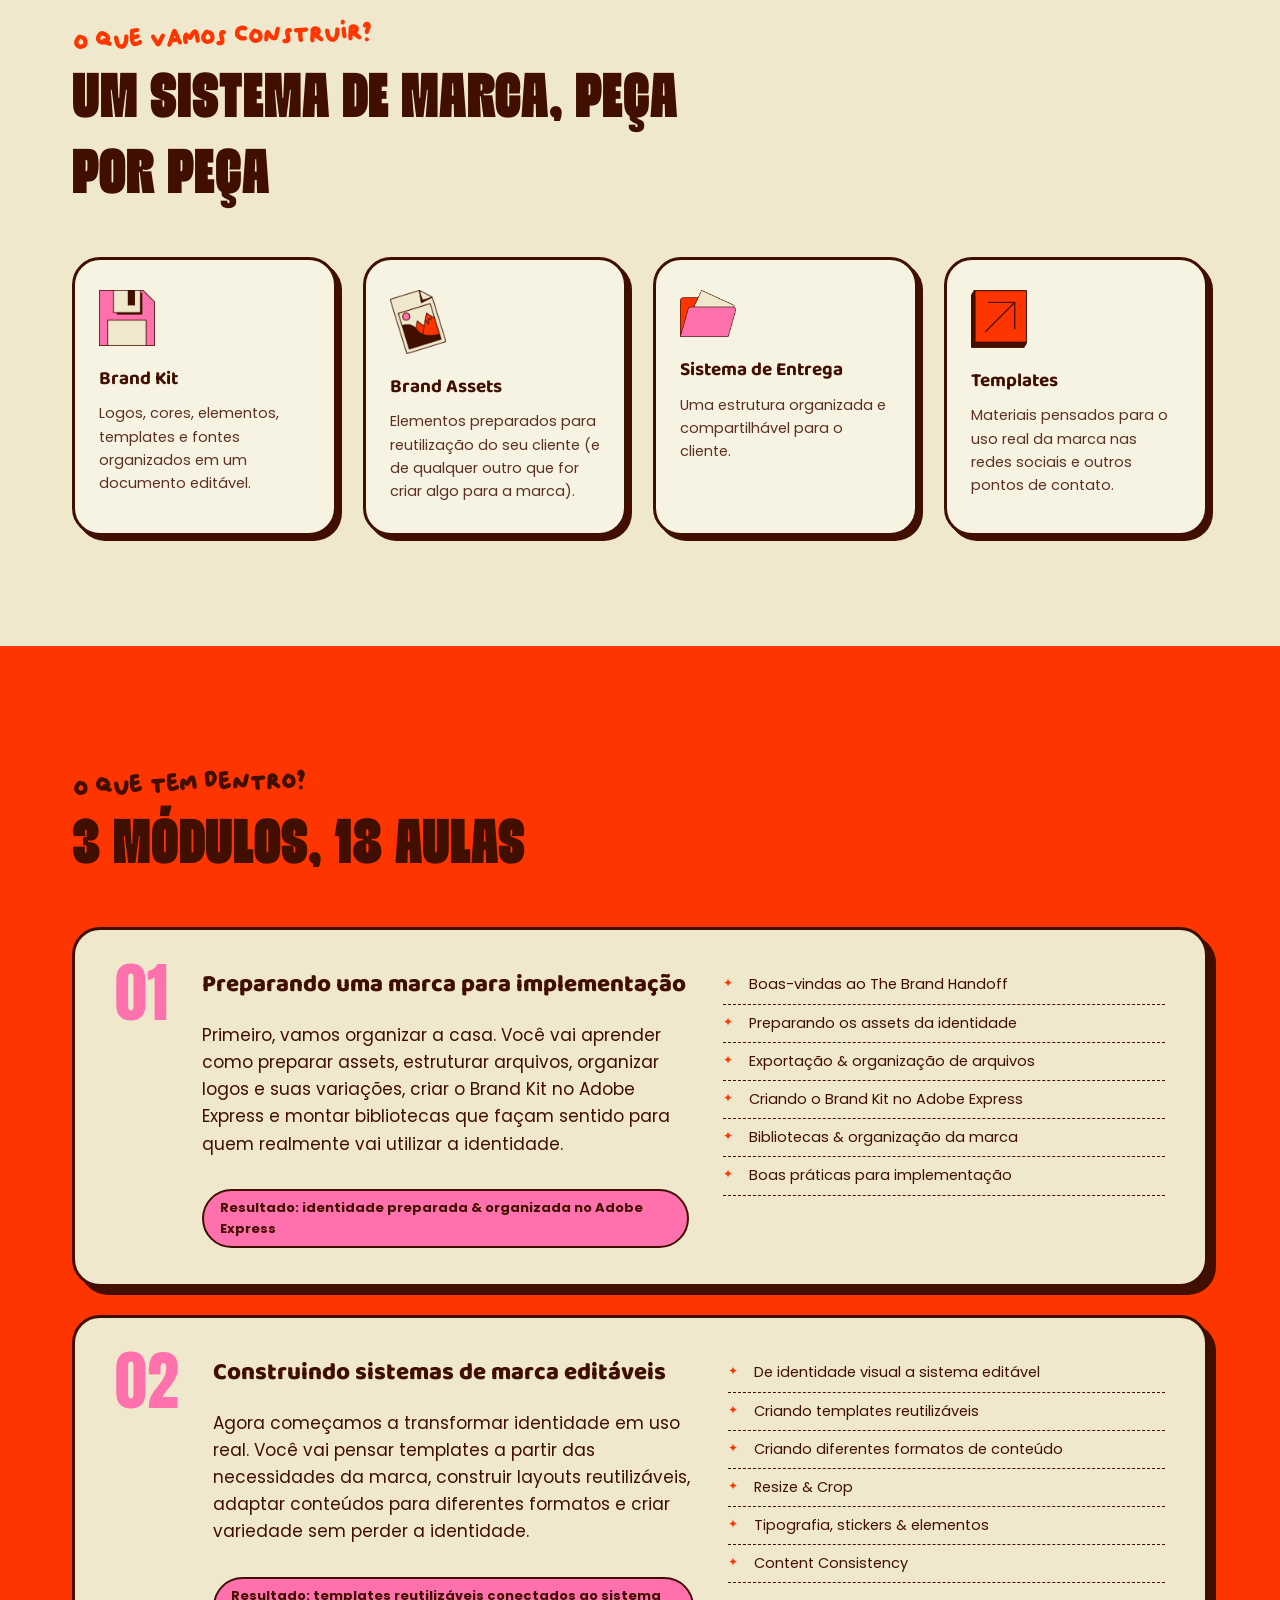
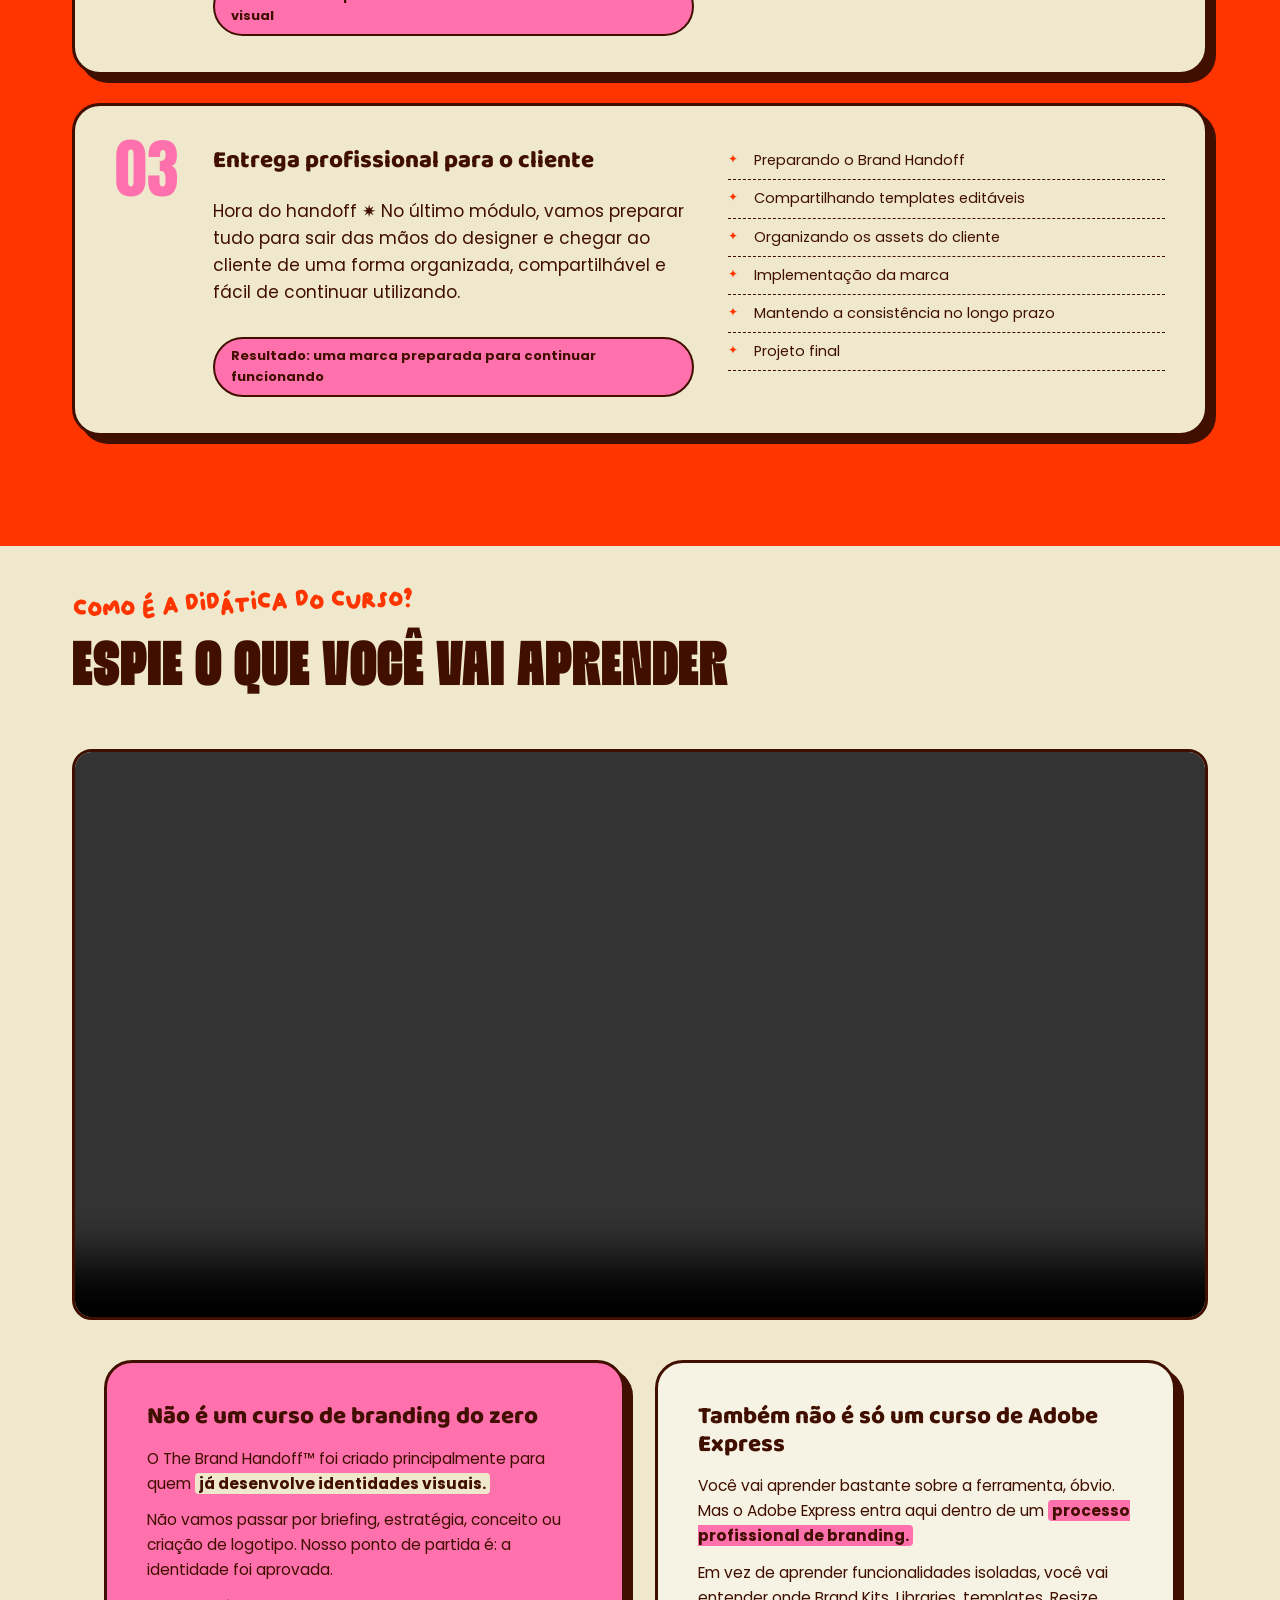
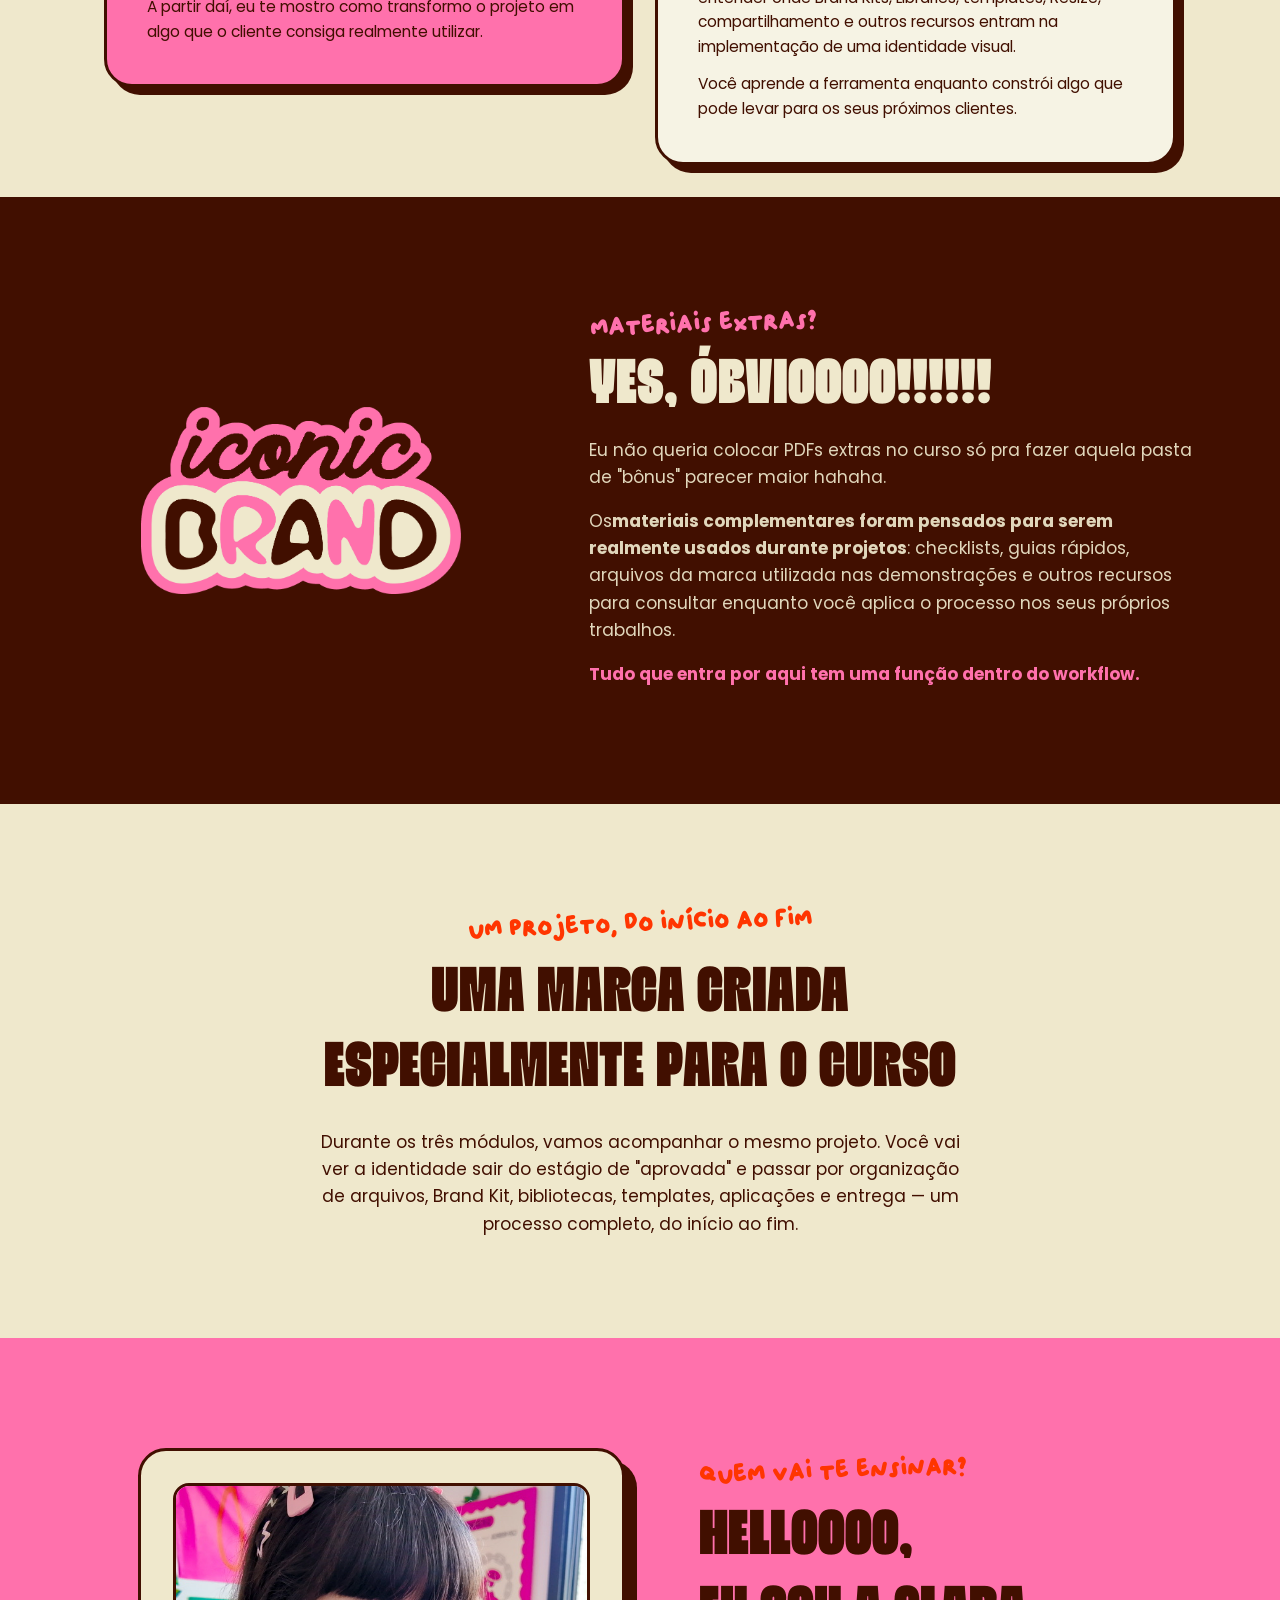
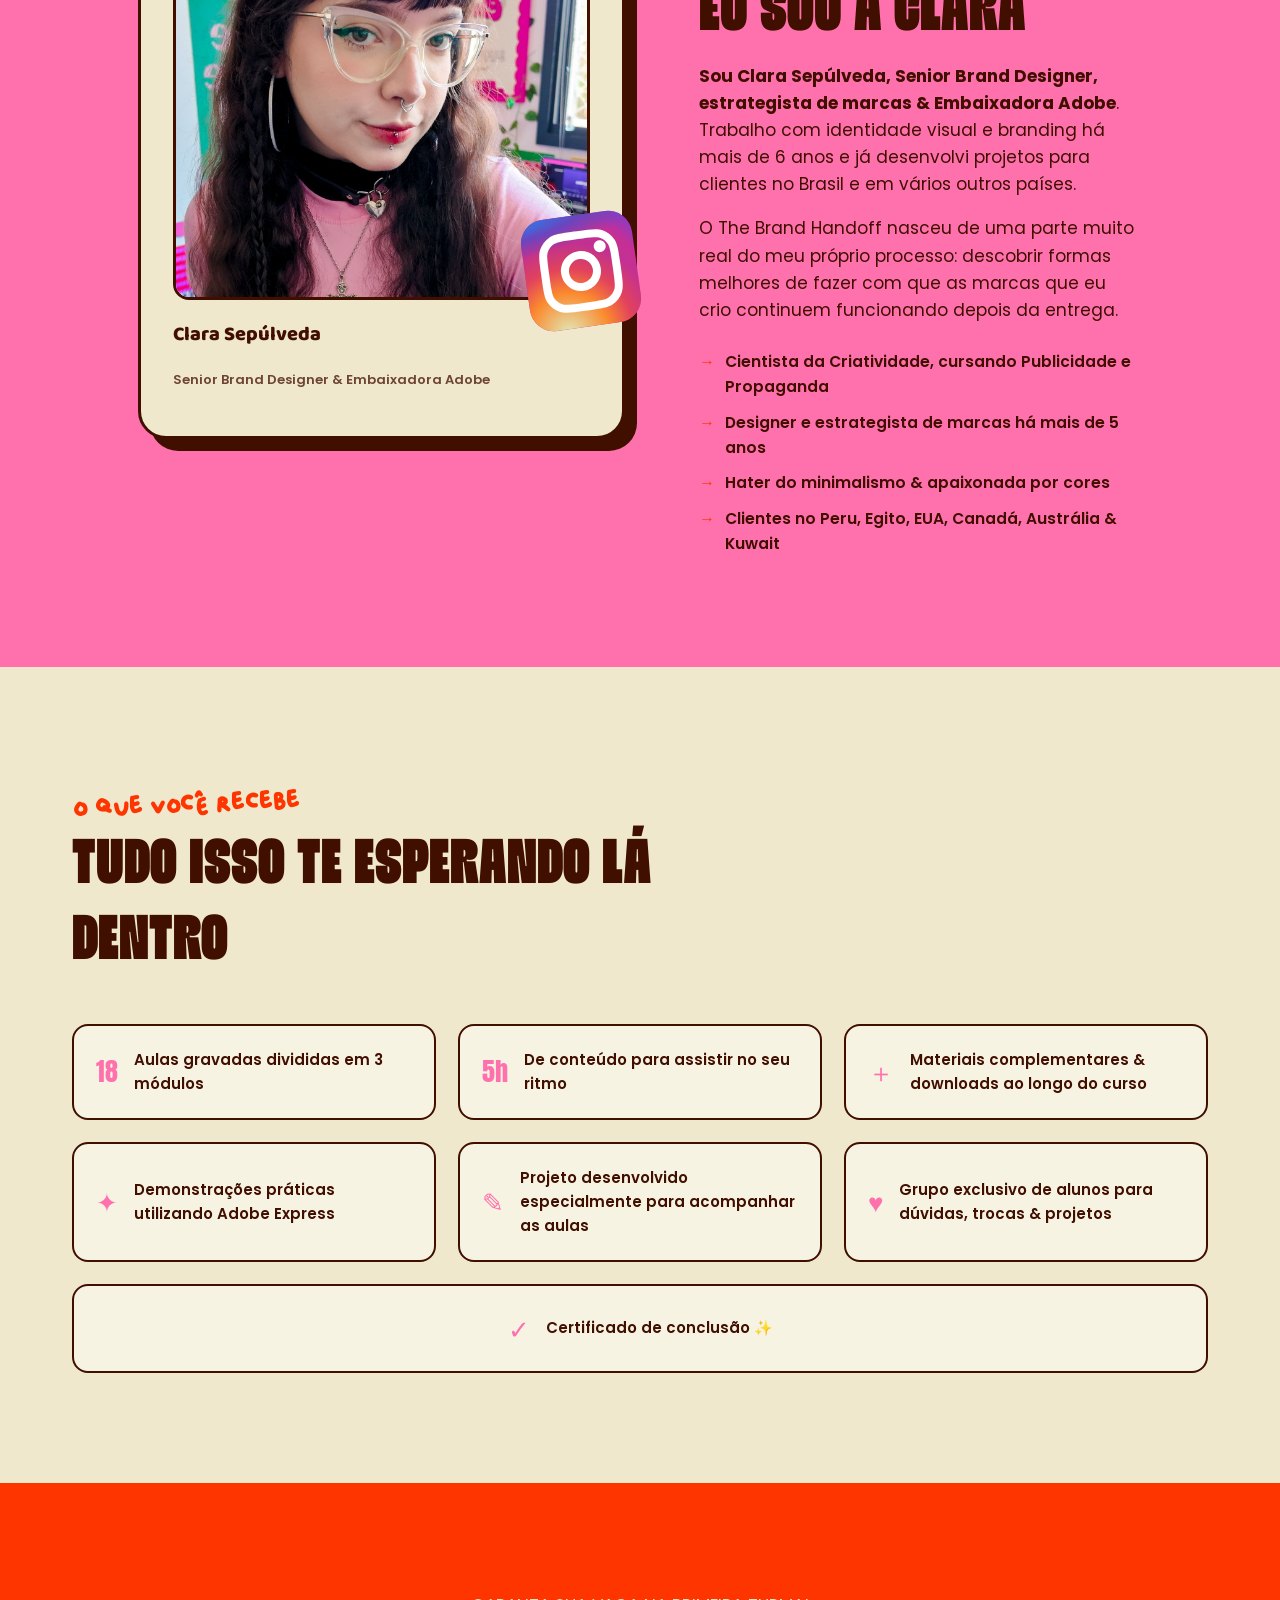
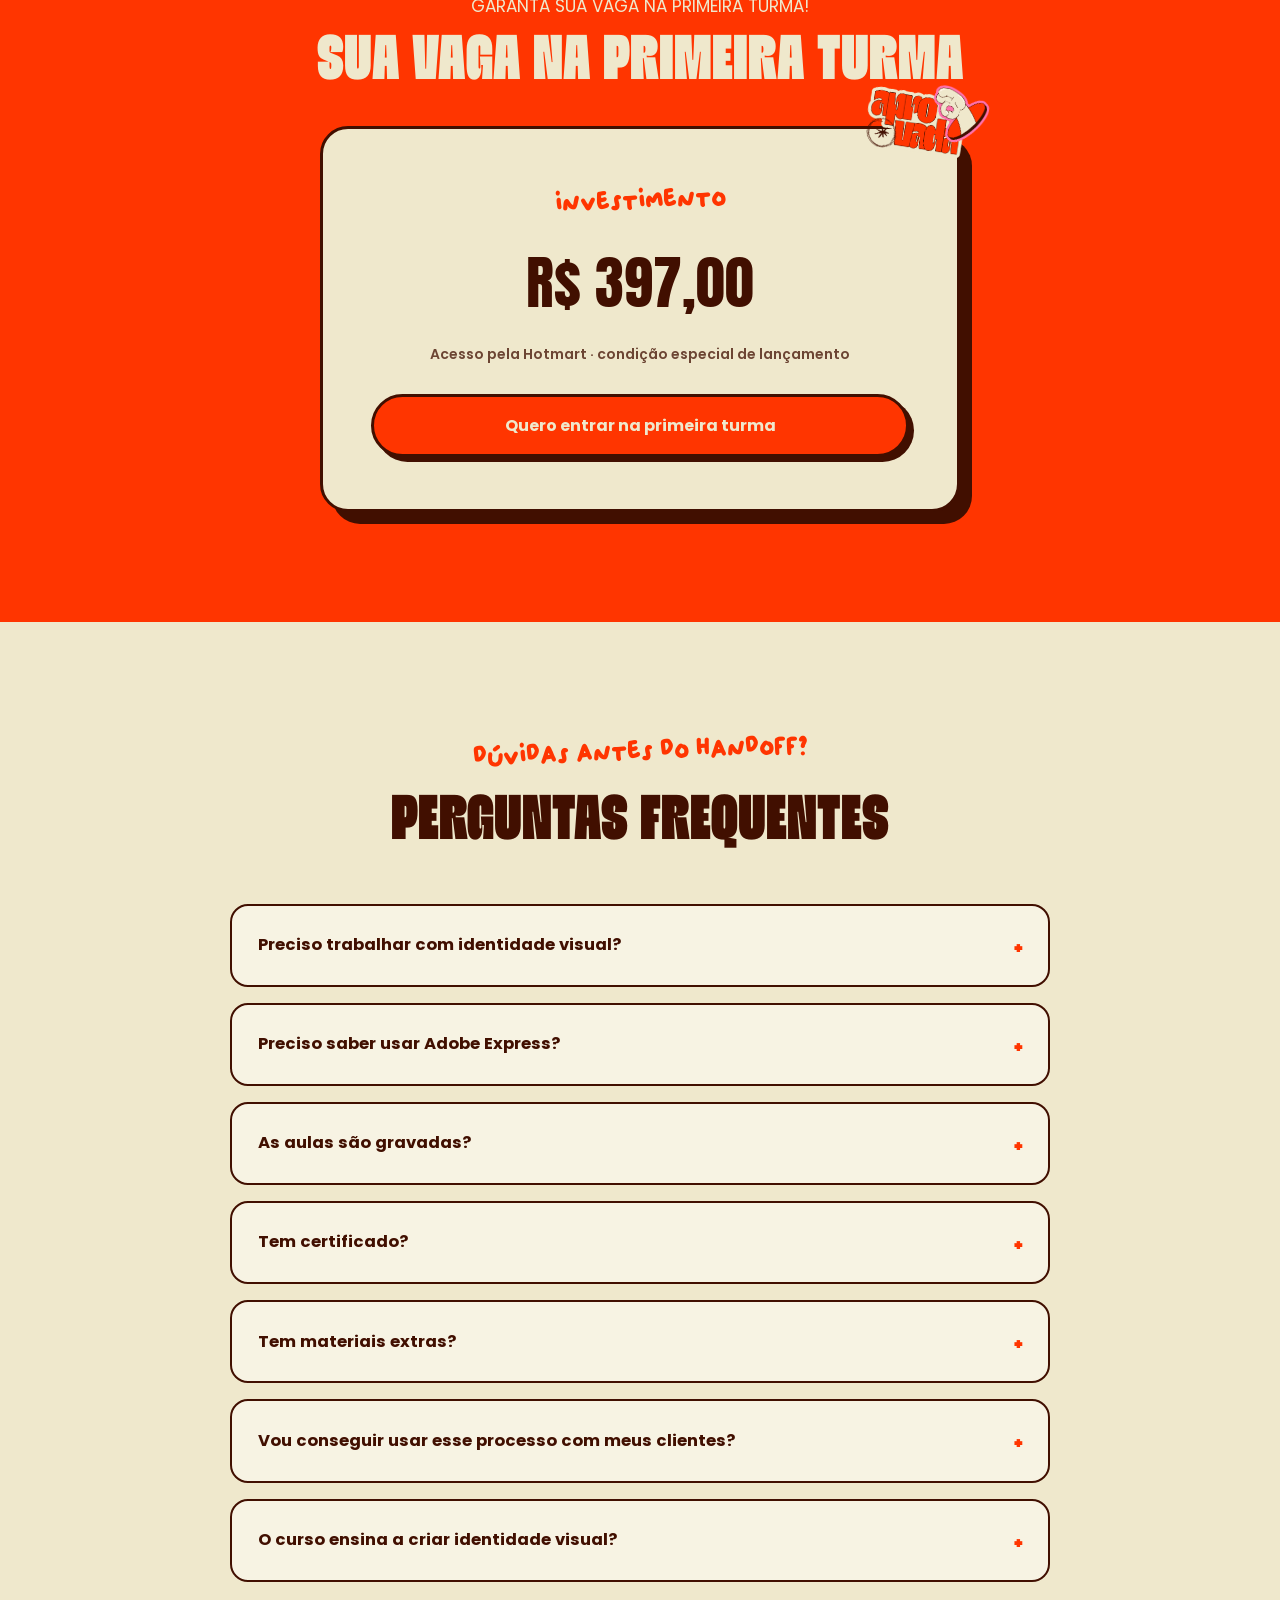
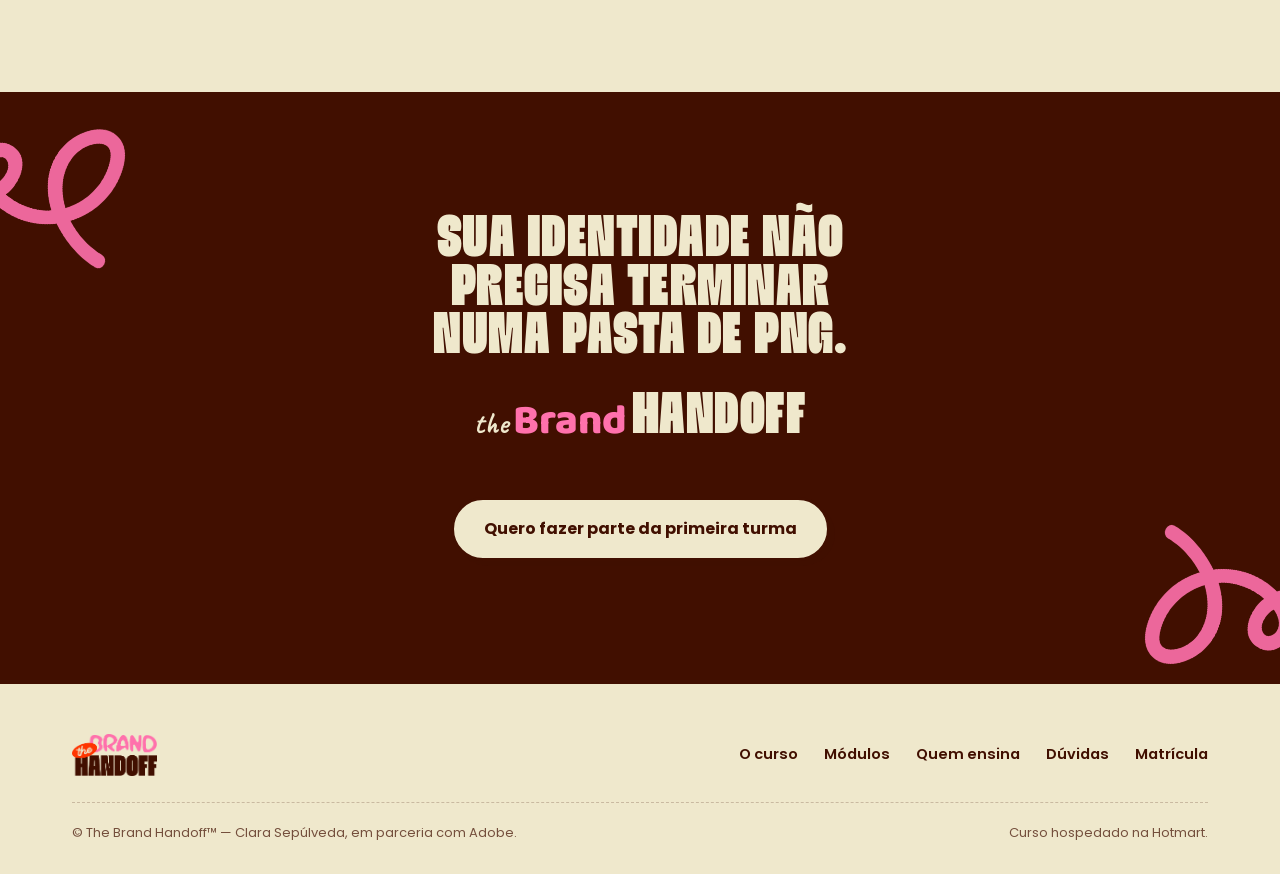
==== commit 0c4f48a3: "alterações" ====
--- a/the-brand-handoff-landing.html
+++ b/the-brand-handoff-landing.html
@@ -56,9 +56,7 @@
           </div>
         </div>
         <div class="hero-art">
-          <img class="badge-main"
-            src="[data-uri]"
-            alt="The Brand Handoff">
+          <img class="badge-main" src="images/badge-main.png" alt="The Brand Handoff">
           <img class="float sticker-approve"
             src="[data-uri]